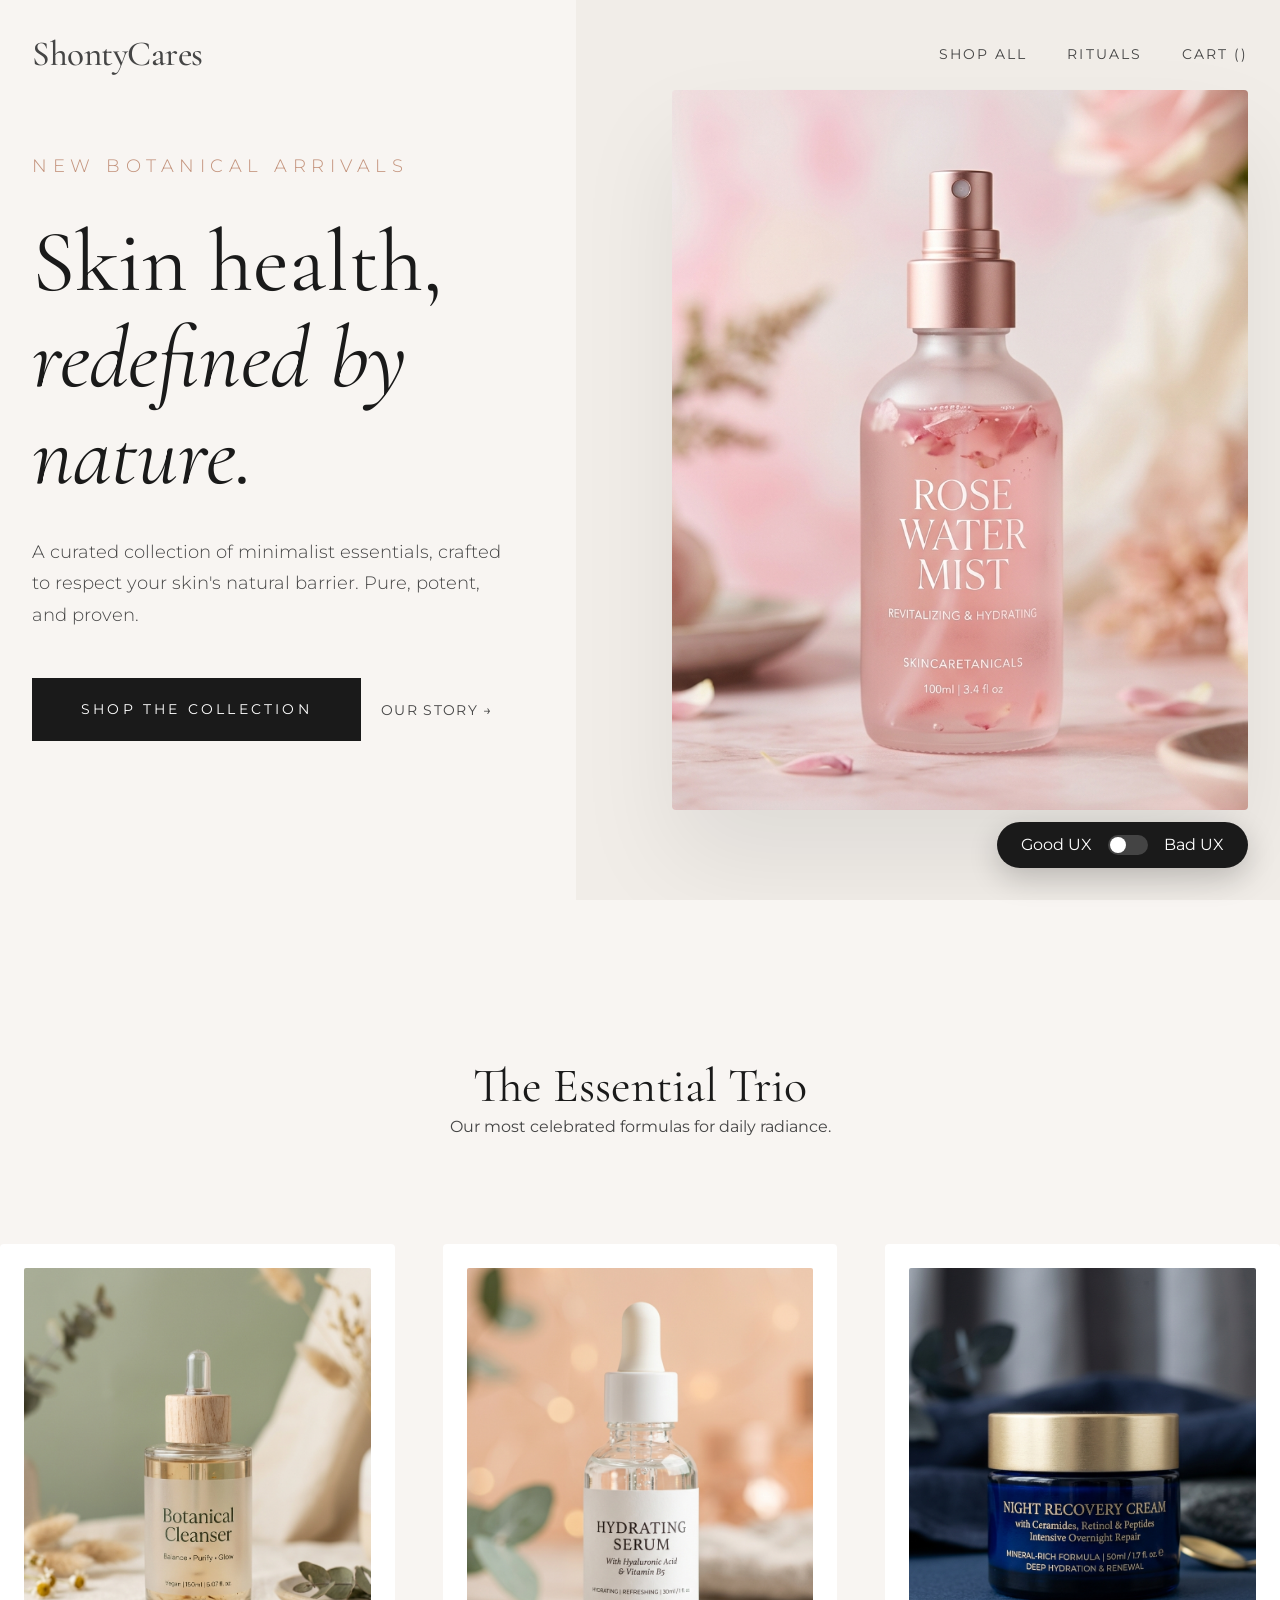
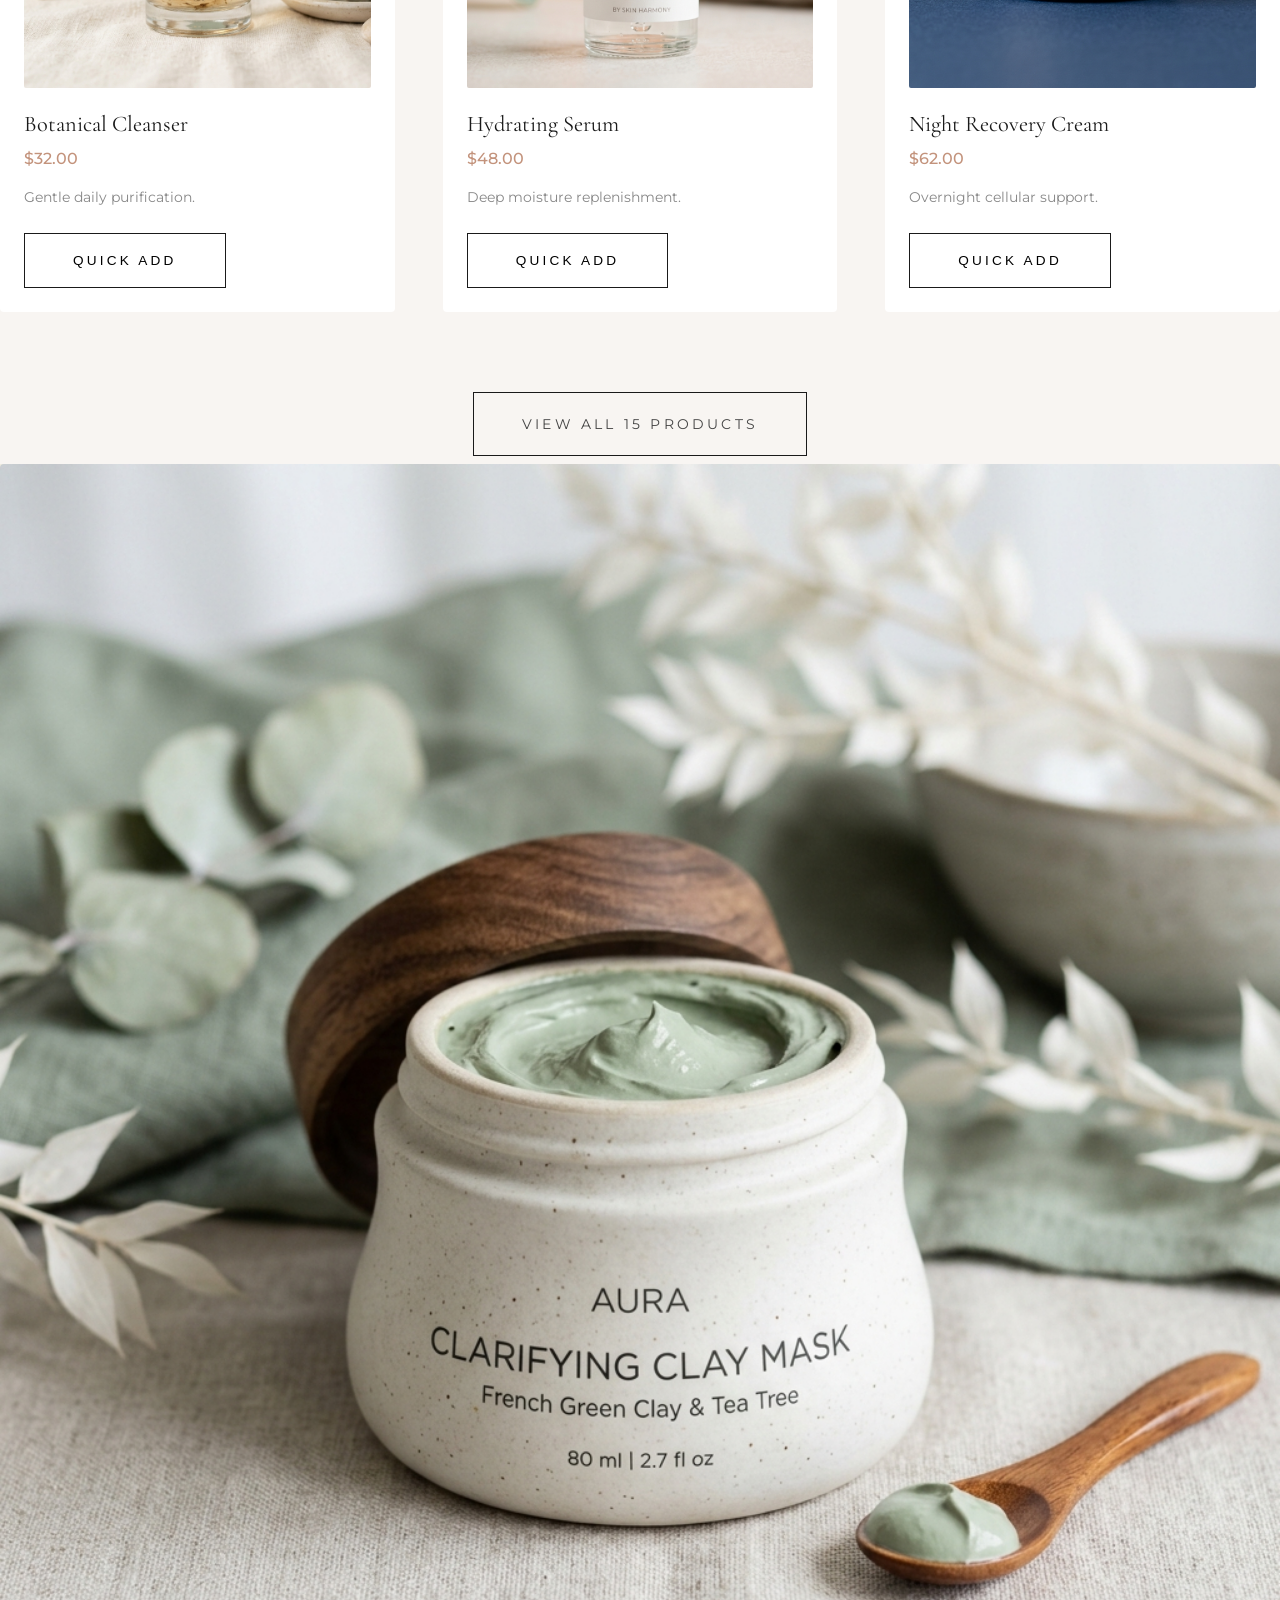
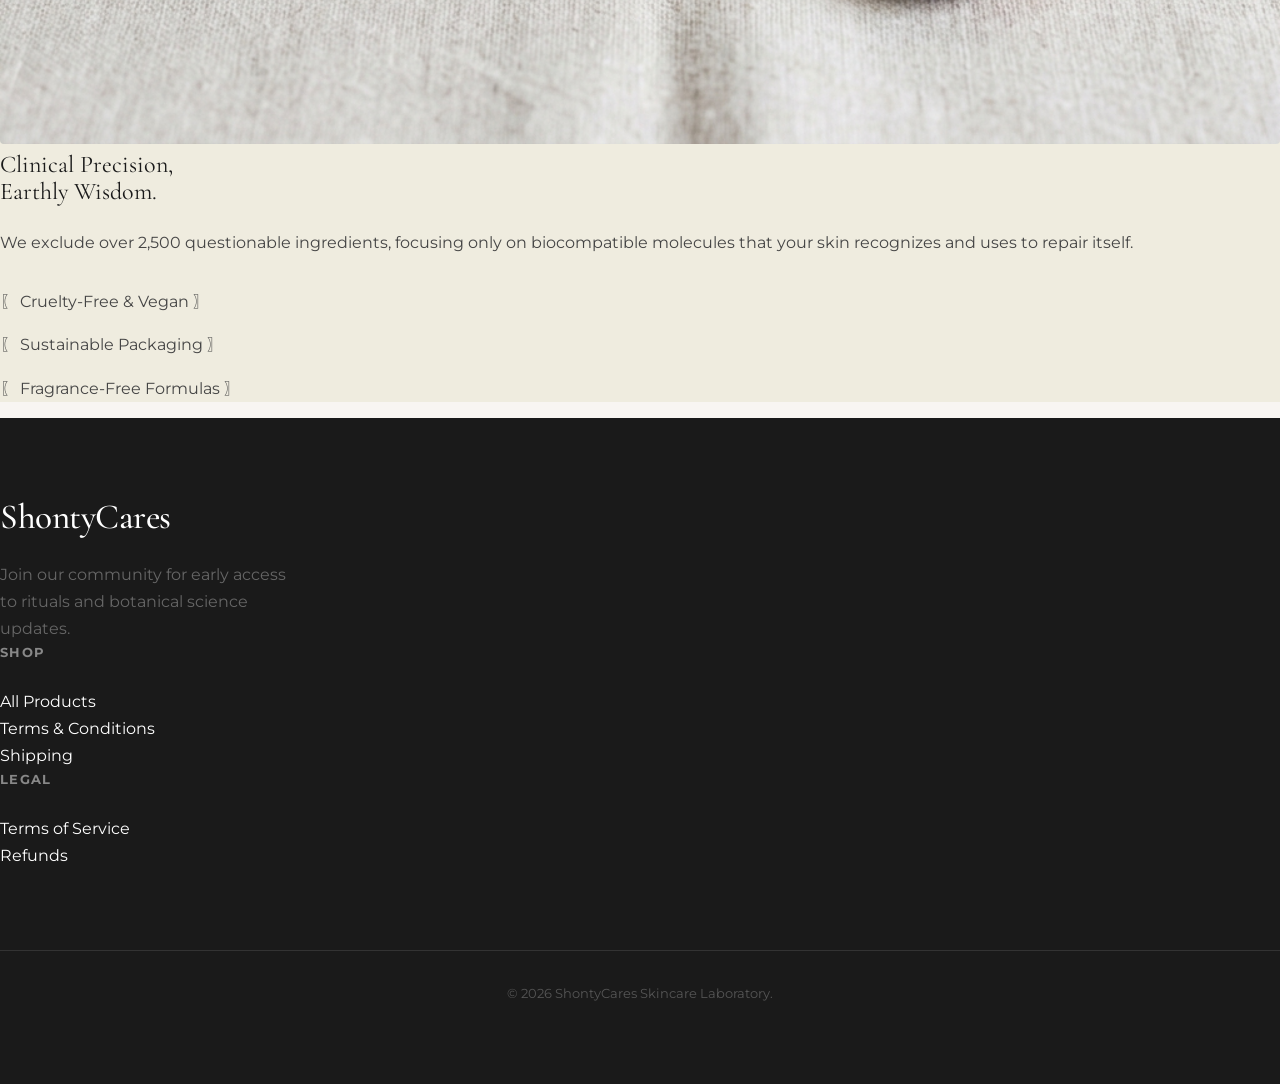
==== index.html @ 8e5b96b6 "step1" ====
<!DOCTYPE html>
<html lang="en">
<head>
    <meta charset="UTF-8">
    <meta name="viewport" content="width=device-width, initial-scale=1.0">
    <title>ShontyCares | Premium Botanical Skincare</title>
    <meta name="description" content="Discover ShontyCares. High-performance, clean skincare formulated with botanical wisdom and clinical precision.">
    <link rel="stylesheet" href="css/style.css">
    <link rel="stylesheet" href="css/bad-ux.css">
</head>
<body>

    <!-- Premium Navigation -->
    <nav class="nav" id="main-nav">
        <div class="nav-container">
            <a href="index.html" class="logo">ShontyCares</a>
            <ul class="nav-links">
                <li><a href="shop.html" class="nav-link">Shop All</a></li>
                <li><a href="index.html#rituals" class="nav-link">Rituals</a></li>
                <li><a href="cart.html" class="nav-link">Cart (<span class="cart-count">0</span>)</a></li>
            </ul>
            <div class="mobile-toggle" style="display: none;">Menu</div>
        </div>
    </nav>

    <!-- Hero v2 - High Impact -->
    <header class="hero-v2">
        <div class="hero-bg"></div>
        <div class="container">
            <div class="hero-text" data-reveal>
                <p style="text-transform: uppercase; letter-spacing: 0.3em; margin-bottom: 2rem; color: var(--clr-accent);">New Botanical Arrivals</p>
                <h1>Skin health, <br><em>redefined by nature.</em></h1>
                <p>A curated collection of minimalist essentials, crafted to respect your skin's natural barrier. Pure, potent, and proven.</p>
                <div class="hero-actions">
                    <a href="shop.html" class="btn btn-primary">Shop the Collection</a>
                    <a href="#featured" class="btn" style="border: none; padding-left: 1rem; letter-spacing: 0.1em;">Our Story &rarr;</a>
                </div>
            </div>
            <div class="hero-image-wrapper" data-reveal>
                <img src="assets/products/mist.png" alt="Featured Skincare Product" class="hero-img-large">
            </div>
        </div>
    </header>

    <!-- Featured Minimalist Grid -->
    <section class="section-padding" id="rituals">
        <div class="container">
            <div class="shop-header">
                <h2 style="font-size: var(--fs-h2);">The Essential Trio</h2>
                <p>Our most celebrated formulas for daily radiance.</p>
            </div>
            <!-- This grid will be populated partially by HTML or JS as a fallback -->
            <div class="grid product-grid dynamic" id="featured-grid">
                <!-- JS handles rendering here -->
            </div>
            <div style="text-align: center; margin-top: 5rem;">
                <a href="shop.html" class="btn">View All 15 Products</a>
            </div>
        </div>
    </section>

    <!-- Brand Philosophy -->
    <section class="section-padding" style="background: #efecdf;">
        <div class="container grid" style="grid-template-columns: 1fr 1fr; align-items: center; gap: var(--gap-l);">
            <img src="assets/products/clay-mask.png" alt="Ingredients" style="width: 100%; border-radius: 4px;" data-reveal>
            <div data-reveal>
                <h2 style="margin-bottom: 1.5rem;">Clinical Precision, <br>Earthly Wisdom.</h2>
                <p style="margin-bottom: 2rem;">We exclude over 2,500 questionable ingredients, focusing only on biocompatible molecules that your skin recognizes and uses to repair itself.</p>
                <ul style="list-style: none;">
                    <li style="margin-bottom: 1rem;">&#12310; Cruelty-Free & Vegan &#12311;</li>
                    <li style="margin-bottom: 1rem;">&#12310; Sustainable Packaging &#12311;</li>
                    <li style="margin-bottom: 1rem;">&#12310; Fragrance-Free Formulas &#12311;</li>
                </ul>
            </div>
        </div>
    </section>

    <!-- UX Toggle -->
    <div class="ux-toggle">
        <span class="toggle-label">Good UX</span>
        <div class="toggle-switch"></div>
        <span class="toggle-label">Bad UX</span>
    </div>

    <!-- Newsletter Footer -->
    <footer style="background: var(--clr-dark); color: var(--clr-white); padding: var(--gap-l) 0;">
        <div class="container grid" style="grid-template-columns: repeat(4, 1fr); gap: 2rem;">
            <div style="grid-column: span 2;">
                <h3 class="logo" style="color: var(--clr-white); border: none;">ShontyCares</h3>
                <p style="color: #666; max-width: 300px; margin-top: 1.5rem;">Join our community for early access to rituals and botanical science updates.</p>
            </div>
            <div>
                <h4 style="margin-bottom: 1.5rem; text-transform: uppercase; font-size: 0.8rem; letter-spacing: 0.1em; color: #888;">Shop</h4>
                <ul style="list-style: none;">
                    <li><a href="shop.html">All Products</a></li>
                    <li><a href="terms.html">Terms & Conditions</a></li>
                    <li><a href="shipping.html">Shipping</a></li>
                </ul>
            </div>
            <div>
                <h4 style="margin-bottom: 1.5rem; text-transform: uppercase; font-size: 0.8rem; letter-spacing: 0.1em; color: #888;">Legal</h4>
                <ul style="list-style: none;">
                    <li><a href="terms.html">Terms of Service</a></li>
                    <li><a href="shipping.html">Refunds</a></li>
                </ul>
            </div>
        </div>
        <div class="container" style="margin-top: 5rem; padding-top: 2rem; border-top: 1px solid #333; text-align: center; color: #555; font-size: 0.8rem;">
            &copy; 2026 ShontyCares Skincare Laboratory.
        </div>
    </footer>

    <script src="js/main.js"></script>
    <script>
        // Sticky Header Effect
        window.addEventListener('scroll', () => {
            const nav = document.getElementById('main-nav');
            if (window.scrollY > 50) {
                nav.classList.add('scrolled');
            } else {
                nav.classList.remove('scrolled');
            }
        });
    </script>
</body>
</html>
---- css/style.css ----
@import url('https://fonts.googleapis.com/css2?family=Cormorant+Garamond:ital,wght@0,300;0,400;0,600;1,300;1,400&family=Montserrat:wght@200;300;400;500&display=swap');

:root {
    /* Sophisticated Color Palette */
    --clr-primary: #B4C2AE; /* Sage */
    --clr-secondary: #F8F5F2; /* Soft Sand */
    --clr-accent: #C3937C; /* Terracotta */
    --clr-dark: #1A1A1A;
    --clr-text: #454545;
    --clr-white: #FFFFFF;
    
    /* Fluid Typography Scale */
    --fs-h1: clamp(2.5rem, 10vw, 5.5rem);
    --fs-h2: clamp(2rem, 6vw, 3rem);
    --fs-h3: clamp(1.5rem, 4vw, 2.2rem);
    --fs-body: 1rem;
    
    /* Spacing System */
    --gap-xs: 0.5rem;
    --gap-s: 1.2rem;
    --gap-m: 2.5rem;
    --gap-l: 5rem;
    --gap-xl: 10rem;

    /* Transitions & FX */
    --ease-out: cubic-bezier(0.23, 1, 0.32, 1);
    --transition-slow: all 0.7s var(--ease-out);
    --transition-fast: all 0.3s var(--ease-out);
    --glass: rgba(255, 255, 255, 0.8);
    --shadow-soft: 0 20px 40px rgba(0, 0, 0, 0.04);
}

/* Base Reset */
* {
    margin: 0;
    padding: 0;
    box-sizing: border-box;
}

html {
    scroll-behavior: initial; /* Handled by JS for good UX */
}

body {
    font-family: 'Montserrat', sans-serif;
    color: var(--clr-text);
    background-color: var(--clr-secondary);
    line-height: 1.7;
    overflow-x: hidden;
    -webkit-font-smoothing: antialiased;
}

h1, h2, h3 {
    font-family: 'Cormorant Garamond', serif;
    font-weight: 400;
    line-height: 1.1;
    color: var(--clr-dark);
}

a {
    color: inherit;
    text-decoration: none;
    transition: var(--transition-fast);
}

/* Animations */
[data-reveal] {
    opacity: 0;
    transform: translateY(30px);
    transition: var(--transition-slow);
}

[data-reveal].visible {
    opacity: 1;
    transform: translateY(0);
}

/* Header & Nav */
.nav {
    position: fixed;
    top: 0;
    width: 100%;
    z-index: 1000;
    padding: 1.5rem 0;
    transition: var(--transition-fast);
}

.nav.scrolled {
    background: var(--glass);
    backdrop-filter: blur(20px);
    padding: 0.8rem 0;
    box-shadow: 0 4px 30px rgba(0, 0, 0, 0.03);
}

.nav-container {
    max-width: 1600px;
    margin: 0 auto;
    padding: 0 2rem;
    display: flex;
    justify-content: space-between;
    align-items: center;
}

.logo {
    font-family: 'Cormorant Garamond', serif;
    font-size: 2.2rem;
    font-weight: 500;
    letter-spacing: -0.5px;
}

.nav-links {
    display: flex;
    gap: 2.5rem;
    list-style: none;
}

.nav-link {
    font-size: 0.85rem;
    text-transform: uppercase;
    letter-spacing: 0.15em;
    font-weight: 400;
    position: relative;
}

.nav-link::after {
    content: '';
    position: absolute;
    bottom: -5px;
    left: 0;
    width: 0;
    height: 1px;
    background: var(--clr-accent);
    transition: var(--transition-fast);
}

.nav-link:hover::after {
    width: 100%;
}

.cart-count {
    background: var(--clr-primary);
    color: var(--clr-white);
    padding: 2px 8px;
    border-radius: 50px;
    font-size: 0.7rem;
    margin-left: 5px;
}

/* Hero v2 */
.hero-v2 {
    height: 100vh;
    display: flex;
    align-items: center;
    position: relative;
    overflow: hidden;
}

.hero-bg {
    position: absolute;
    top: 0;
    right: 0;
    width: 55%;
    height: 100%;
    background-color: #f1ede8;
    z-index: -1;
}

.hero-v2 .container {
    max-width: 1400px;
    margin: 0 auto;
    padding: 0 2rem;
    display: grid;
    grid-template-columns: 1fr 1fr;
    align-items: center;
    gap: 4rem;
}

.hero-text h1 {
    font-size: var(--fs-h1);
    margin-bottom: 2rem;
}

.hero-text p {
    font-size: 1.15rem;
    max-width: 480px;
    margin-bottom: 3rem;
    font-weight: 300;
}

.hero-image-wrapper {
    position: relative;
    height: 80vh;
}

.hero-img-large {
    width: 100%;
    height: 100%;
    object-fit: cover;
    border-radius: 4px;
    box-shadow: 0 50px 100px rgba(0,0,0,0.08);
}

/* Buttons */
.btn {
    display: inline-block;
    padding: 1.2rem 3rem;
    font-size: 0.85rem;
    text-transform: uppercase;
    letter-spacing: 0.2rem;
    border: 1px solid var(--clr-dark);
    background: transparent;
    cursor: pointer;
    transition: var(--transition-fast);
    position: relative;
    overflow: hidden;
}

.btn-primary {
    background: var(--clr-dark);
    color: var(--clr-white);
}

.btn:hover {
    background: var(--clr-accent);
    border-color: var(--clr-accent);
    color: var(--clr-white);
    transform: translateY(-5px);
}

/* Product Section */
.shop-header {
    text-align: center;
    padding: var(--gap-xl) 0 var(--gap-m);
}

.product-grid {
    display: grid;
    grid-template-columns: repeat(auto-fill, minmax(320px, 1fr));
    gap: 3rem;
    margin-top: 4rem;
}

.product-card {
    background: var(--clr-white);
    padding: 1.5rem;
    border-radius: 4px;
    transition: var(--transition-slow);
}

.product-card:hover {
    box-shadow: var(--shadow-soft);
    transform: translateY(-10px);
}

.product-thumb {
    height: 420px;
    background: #f7f7f7;
    overflow: hidden;
    margin-bottom: 1.5rem;
    border-radius: 2px;
}

.product-thumb img {
    width: 100%;
    height: 100%;
    object-fit: cover;
    transition: transform 1.2s var(--ease-out);
}

.product-card:hover .product-thumb img {
    transform: scale(1.08);
}

.product-meta h3 {
    font-size: 1.4rem;
    margin-bottom: 0.5rem;
}

.price {
    font-weight: 500;
    color: var(--clr-accent);
    margin-bottom: 0.8rem;
}

.desc {
    font-size: 0.9rem;
    color: #888;
    margin-bottom: 1.5rem;
}

/* Cart Side Drawer Skeleton */
.cart-drawer {
    position: fixed;
    right: -400px;
    top: 0;
    width: 400px;
    height: 100%;
    background: var(--clr-white);
    z-index: 3000;
    box-shadow: -10px 0 50px rgba(0,0,0,0.05);
    transition: right 0.5s var(--ease-out);
    padding: 2rem;
}

.cart-drawer.active {
    right: 0;
}

/* UX Toggle v2 */
.ux-toggle {
    position: fixed;
    bottom: 2rem;
    right: 2rem;
    background: var(--clr-dark);
    color: var(--clr-white);
    padding: 0.6rem 1.5rem;
    border-radius: 100px;
    display: flex;
    align-items: center;
    gap: 1rem;
    cursor: pointer;
    z-index: 5000;
    box-shadow: 0 10px 30px rgba(0,0,0,0.2);
}

.toggle-switch {
    width: 40px;
    height: 20px;
    background: #444;
    border-radius: 20px;
    position: relative;
}

.toggle-switch::after {
    content: '';
    position: absolute;
    width: 16px; height: 16px;
    background: white;
    border-radius: 50%;
    top: 2px; left: 2px;
    transition: 0.3s;
}

.ux-toggle.active .toggle-switch { background: var(--clr-primary); }
.ux-toggle.active .toggle-switch::after { left: 22px; }

/* Micro-interaction: Bounce */
@keyframes bounce {
    0%, 100% { transform: scale(1); }
    50% { transform: scale(1.3); }
}
.bounce { animation: bounce 0.5s ease; }

/* Toast */
.toast-ritual {
    position: fixed;
    bottom: 5rem;
    left: 50%;
    transform: translateX(-50%) translateY(20px);
    background: var(--clr-dark);
    color: var(--clr-white);
    padding: 1rem 2.5rem;
    border-radius: 4px;
    opacity: 0;
    transition: var(--transition-fast);
    z-index: 6000;
    font-size: 0.85rem;
    letter-spacing: 0.1em;
}

.toast-ritual.visible { opacity: 1; transform: translateX(-50%) translateY(0); }

/* Responsive */
@media (max-width: 992px) {
    .hero-v2 .container { grid-template-columns: 1fr; text-align: center; }
    .hero-bg { width: 100%; top: 50%; }
    .hero-image-wrapper { height: 40vh; }
    .nav-links { display: none; }
}
---- css/bad-ux.css ----
/* Bad UX v2 - Frustratingly Readable */

body.bad-ux {
    font-family: "Impact", sans-serif !important;
    background-color: #00ff00 !important; /* Toxic Green */
    color: #ff00ff !important; /* Magenta text */
    line-height: 0.9 !important;
    letter-spacing: -2px !important; /* Too tight but readable */
}

body.bad-ux * {
    transition: none !important;
    border: 3px solid red !important;
    margin: 2px !important;
    padding: 2px !important;
    box-shadow: 20px 20px 0px rgba(0,0,0,0.5) !important;
}

body.bad-ux h1, body.bad-ux h2 {
    font-family: "Comic Sans MS", cursive !important;
    font-size: 50px !important;
    text-transform: lowercase !important;
    color: white !important;
    background: black !important;
    width: fit-content;
}

body.bad-ux p {
    font-size: 18px !important;
    color: #ffff00 !important; /* Yellow on Green = Bad but readable */
}

body.bad-ux .nav {
    position: static !important;
    background: blue !important;
}

body.bad-ux .nav-links {
    display: block !important;
}

body.bad-ux .nav-link {
    font-size: 25px !important;
    color: white !important;
    display: inline-block !important;
    margin-right: 50px !important;
}

body.bad-ux .btn {
    background: #ff8800 !important;
    color: #0000ff !important;
    font-size: 20px !important;
    cursor: help !important;
}

body.bad-ux .btn:hover {
    transform: perspective(500px) rotateY(45deg) scale(0.5) !important; /* Makes it hard to click */
}

body.bad-ux .product-grid {
    display: block !important; /* No grid, just a long list */
}

body.bad-ux .product-card {
    border-radius: 50% !important; /* Round cards, cuts off images */
    overflow: hidden !important;
    background: #ff00ff !important;
    margin-bottom: 100px !important;
}

/* Newsletter Popup - Peak Frustration */
body.bad-ux .newsletter-popup {
    position: fixed;
    top: 0; left: 0;
    width: 100%; height: 100%;
    background: rgba(255, 0, 0, 0.85); /* Semi-transparent red */
    z-index: 99999;
    display: flex;
    align-items: center;
    justify-content: center;
}

body.bad-ux .popup-box {
    background: white;
    padding: 5rem;
    position: relative;
    border: 20px ridge yellow !important;
    width: 90%;
    text-align: center;
}

body.bad-ux .close-popup {
    position: absolute;
    top: 10px; right: 10px;
    background: black;
    color: white;
    width: 20px; height: 20px;
    font-size: 8px;
    cursor: wait;
}

body.bad-ux .close-popup:hover {
    top: 90%; /* Moves to bottom */
    right: 90%; /* Moves to left */
}

/* Bad Loader */
body.bad-ux .bad-loader {
    position: fixed;
    top: 0; left: 0;
    width: 100%; height: 100%;
    background: #000;
    color: #0f0;
    z-index: 100000;
    display: flex;
    align-items: center;
    justify-content: center;
    font-size: 30px;
    font-family: monospace;
    text-align: center;
    padding: 2rem;
}

body.bad-ux .cart-count {
    font-size: 100px !important; /* Way too huge */
    position: absolute;
    top: 0; left: 0;
    background: none !important;
    color: red !important;
    pointer-events: none;
}
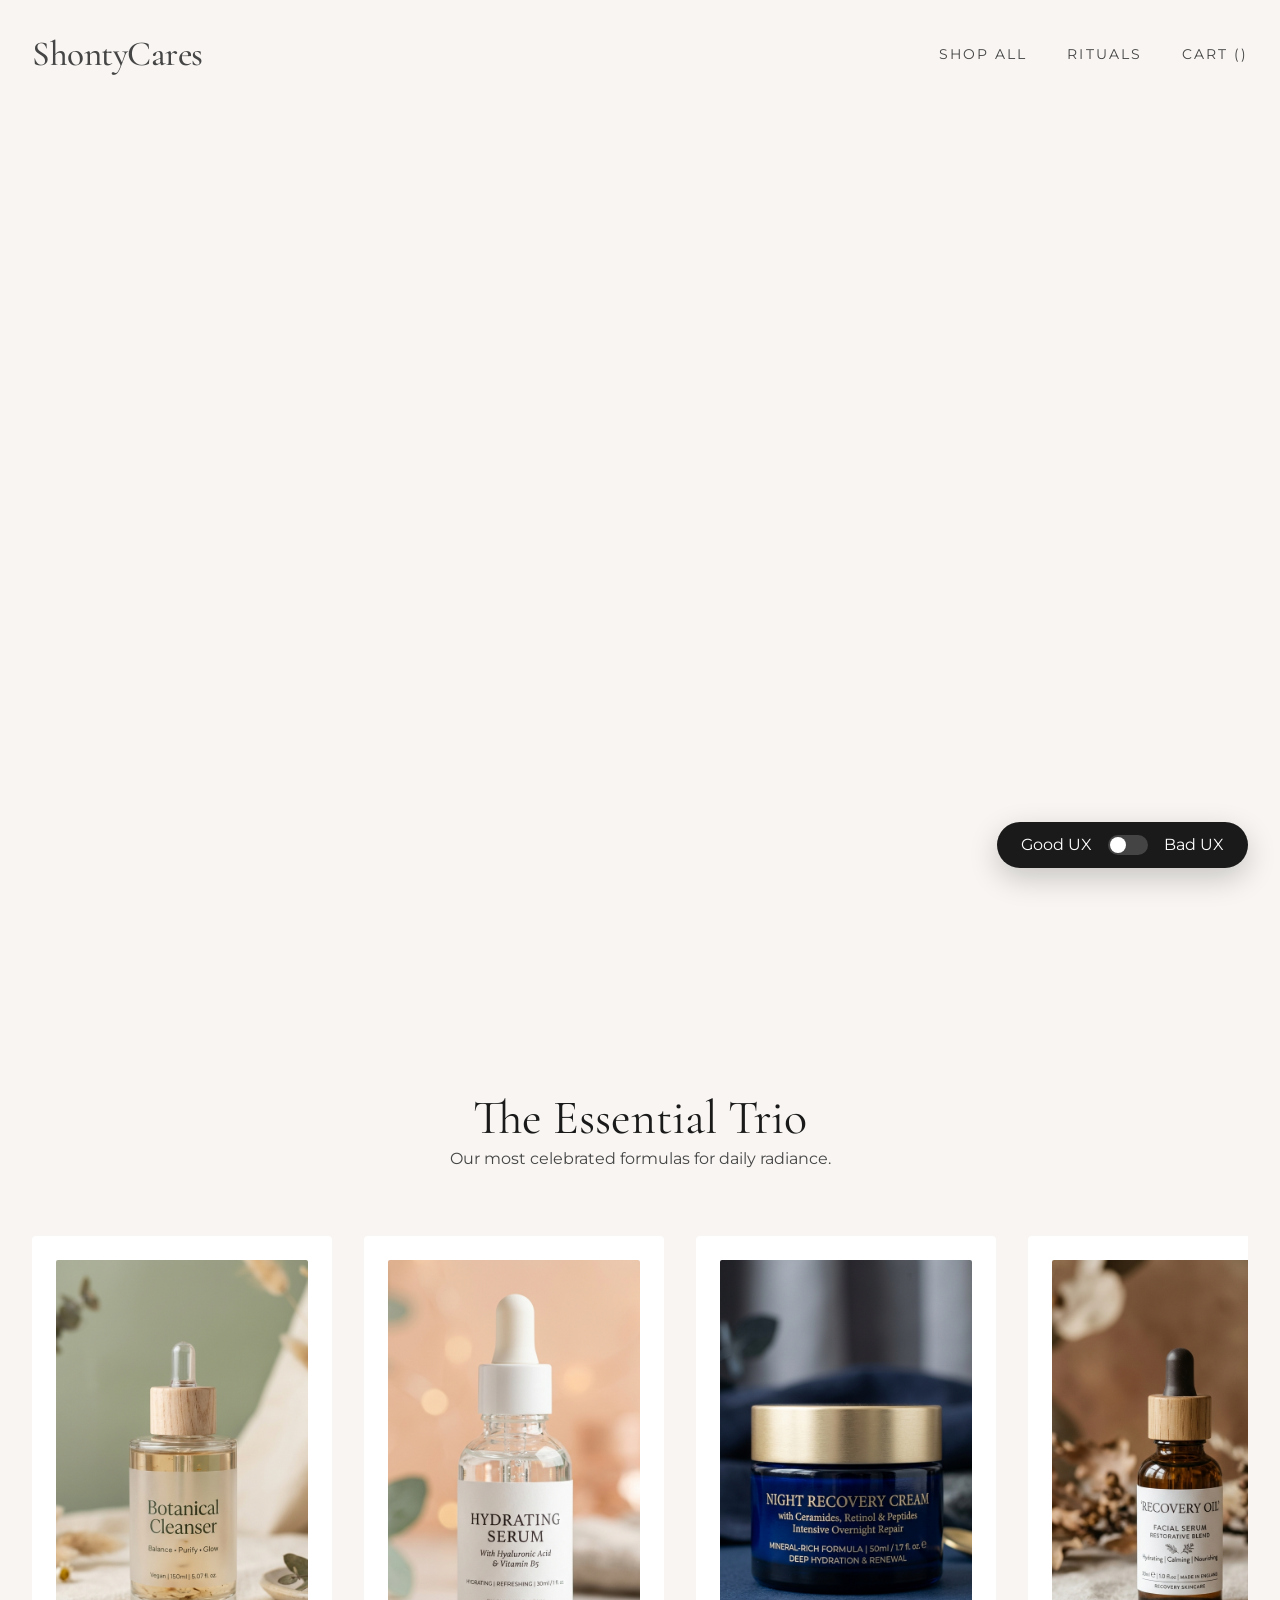
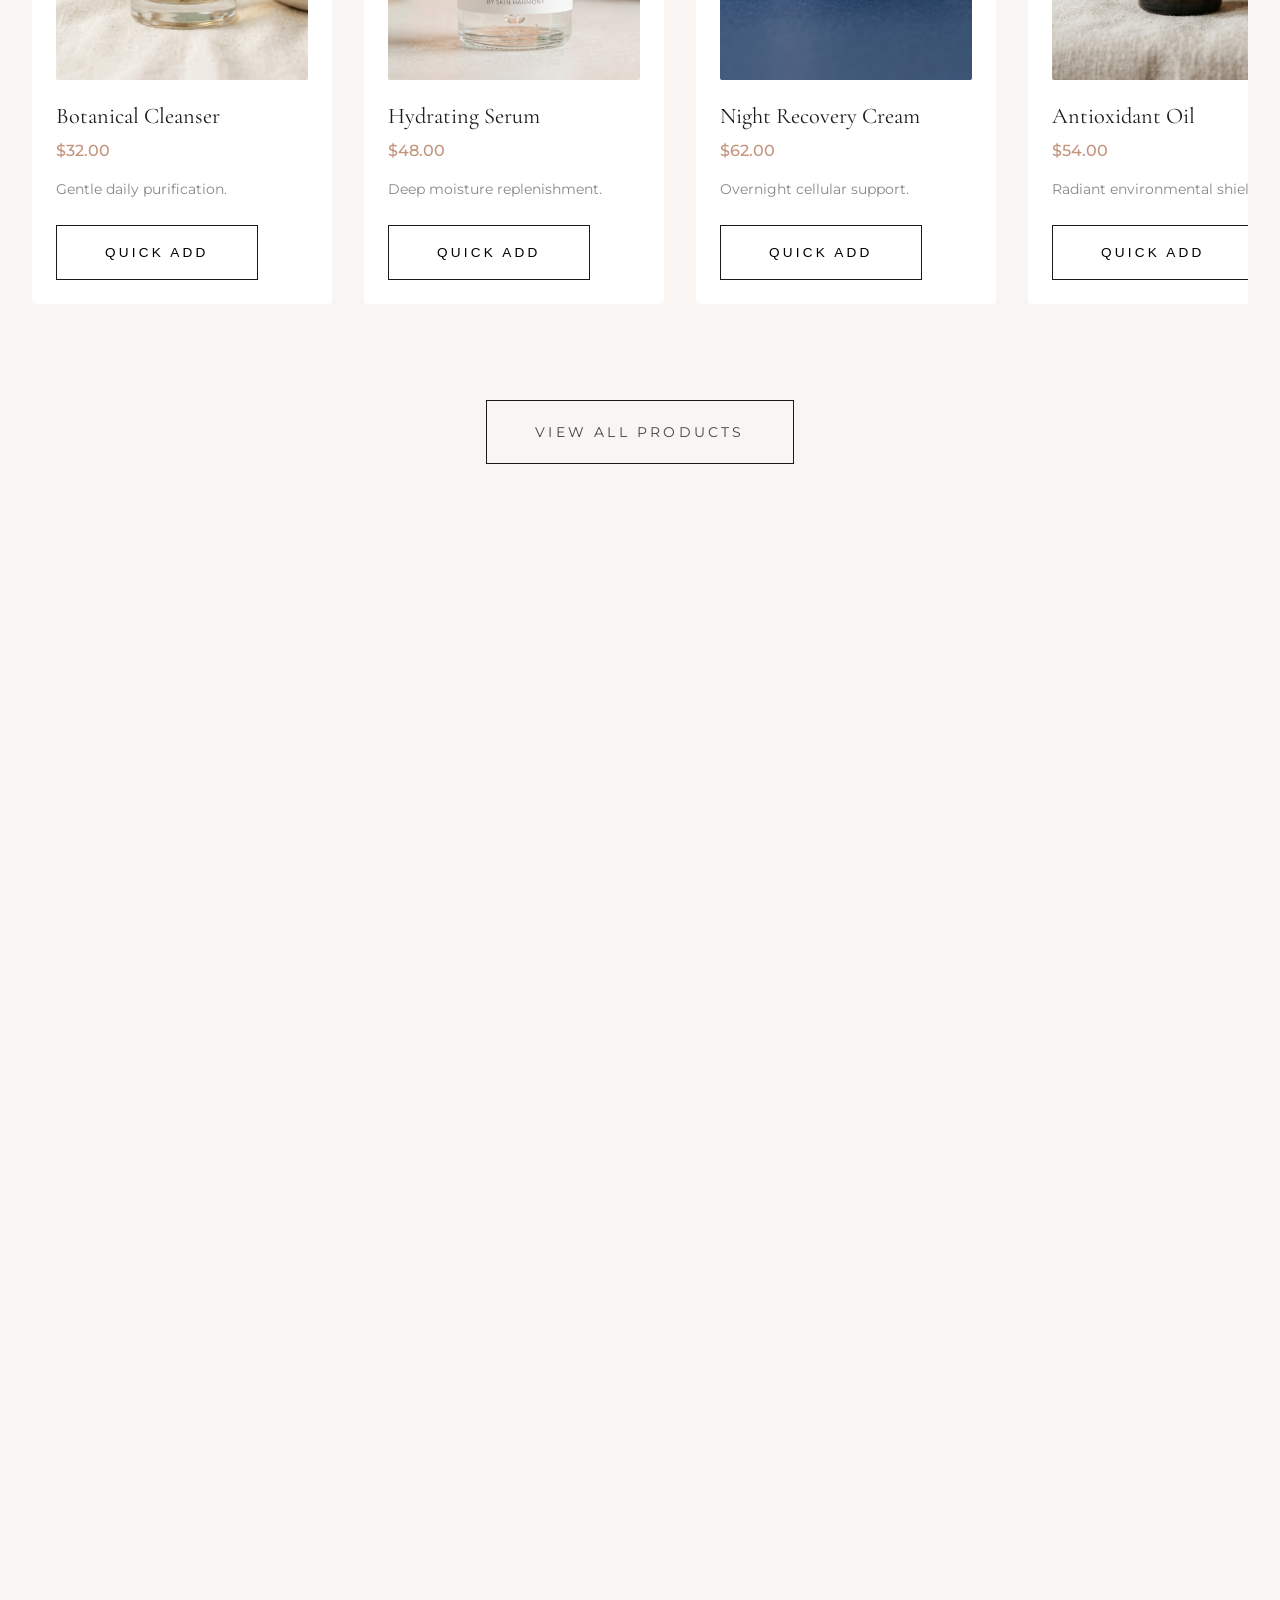
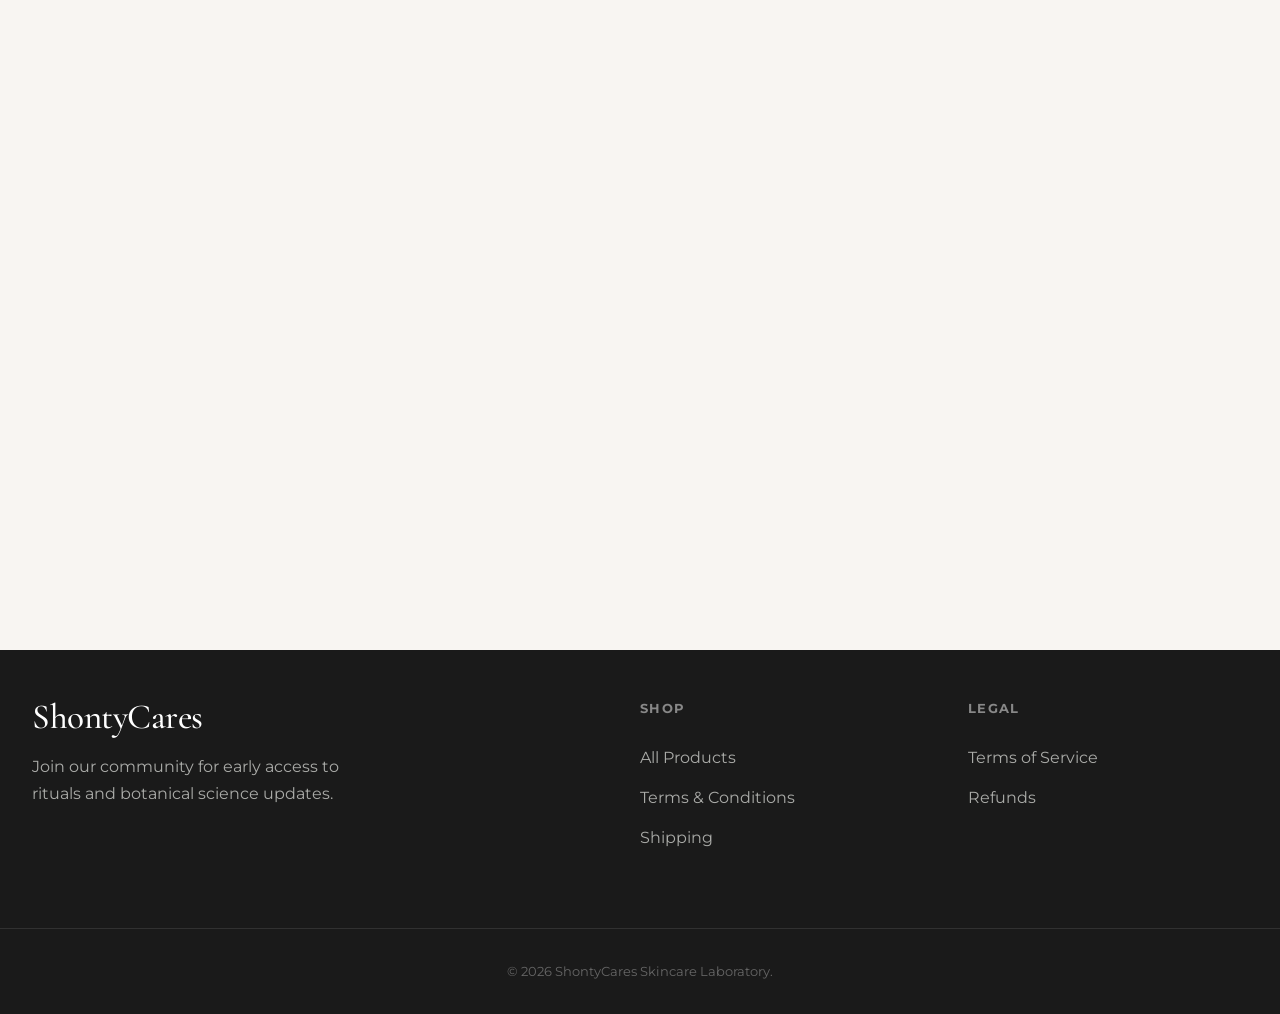
==== commit 3aa37a05: "step 2" ====
--- a/index.html
+++ b/index.html
@@ -25,7 +25,6 @@
 
     <!-- Hero v2 - High Impact -->
     <header class="hero-v2">
-        <div class="hero-bg"></div>
         <div class="container">
             <div class="hero-text" data-reveal>
                 <p style="text-transform: uppercase; letter-spacing: 0.3em; margin-bottom: 2rem; color: var(--clr-accent);">New Botanical Arrivals</p>
@@ -49,19 +48,21 @@
                 <h2 style="font-size: var(--fs-h2);">The Essential Trio</h2>
                 <p>Our most celebrated formulas for daily radiance.</p>
             </div>
-            <!-- This grid will be populated partially by HTML or JS as a fallback -->
-            <div class="grid product-grid dynamic" id="featured-grid">
-                <!-- JS handles rendering here -->
+            <!-- This grid will be populated by main.js as a carousel -->
+            <div class="carousel-container">
+                <div class="carousel-track" id="featured-carousel">
+                    <!-- JS handles rendering here -->
+                </div>
             </div>
-            <div style="text-align: center; margin-top: 5rem;">
-                <a href="shop.html" class="btn">View All 15 Products</a>
+            <div class="text-center" style="margin-top: 4rem;">
+                <a href="shop.html" class="btn">View All Products</a>
             </div>
         </div>
     </section>
 
     <!-- Brand Philosophy -->
-    <section class="section-padding" style="background: #efecdf;">
-        <div class="container grid" style="grid-template-columns: 1fr 1fr; align-items: center; gap: var(--gap-l);">
+    <section class="section-padding" style="background: var(--clr-secondary);">
+        <div class="container grid" style="grid-template-columns: 450px 1fr; align-items: center; gap: 4rem;">
             <img src="assets/products/clay-mask.png" alt="Ingredients" style="width: 100%; border-radius: 4px;" data-reveal>
             <div data-reveal>
                 <h2 style="margin-bottom: 1.5rem;">Clinical Precision, <br>Earthly Wisdom.</h2>
@@ -82,30 +83,30 @@
         <span class="toggle-label">Bad UX</span>
     </div>
 
-    <!-- Newsletter Footer -->
-    <footer style="background: var(--clr-dark); color: var(--clr-white); padding: var(--gap-l) 0;">
-        <div class="container grid" style="grid-template-columns: repeat(4, 1fr); gap: 2rem;">
-            <div style="grid-column: span 2;">
-                <h3 class="logo" style="color: var(--clr-white); border: none;">ShontyCares</h3>
-                <p style="color: #666; max-width: 300px; margin-top: 1.5rem;">Join our community for early access to rituals and botanical science updates.</p>
+    <!-- Global Footer -->
+    <footer class="site-footer">
+        <div class="container grid">
+            <div>
+                <h3 class="logo">ShontyCares</h3>
+                <p>Join our community for early access to rituals and botanical science updates.</p>
             </div>
             <div>
-                <h4 style="margin-bottom: 1.5rem; text-transform: uppercase; font-size: 0.8rem; letter-spacing: 0.1em; color: #888;">Shop</h4>
-                <ul style="list-style: none;">
+                <h4>Shop</h4>
+                <ul>
                     <li><a href="shop.html">All Products</a></li>
                     <li><a href="terms.html">Terms & Conditions</a></li>
                     <li><a href="shipping.html">Shipping</a></li>
                 </ul>
             </div>
             <div>
-                <h4 style="margin-bottom: 1.5rem; text-transform: uppercase; font-size: 0.8rem; letter-spacing: 0.1em; color: #888;">Legal</h4>
-                <ul style="list-style: none;">
+                <h4>Legal</h4>
+                <ul>
                     <li><a href="terms.html">Terms of Service</a></li>
                     <li><a href="shipping.html">Refunds</a></li>
                 </ul>
             </div>
         </div>
-        <div class="container" style="margin-top: 5rem; padding-top: 2rem; border-top: 1px solid #333; text-align: center; color: #555; font-size: 0.8rem;">
+        <div class="site-footer-bottom">
             &copy; 2026 ShontyCares Skincare Laboratory.
         </div>
     </footer>
--- a/css/style.css
+++ b/css/style.css
@@ -18,9 +18,9 @@
     /* Spacing System */
     --gap-xs: 0.5rem;
     --gap-s: 1.2rem;
-    --gap-m: 2.5rem;
-    --gap-l: 5rem;
-    --gap-xl: 10rem;
+    --gap-m: 2rem;
+    --gap-l: 3rem;
+    --gap-xl: 6rem;
 
     /* Transitions & FX */
     --ease-out: cubic-bezier(0.23, 1, 0.32, 1);
@@ -61,6 +61,21 @@
     color: inherit;
     text-decoration: none;
     transition: var(--transition-fast);
+}
+
+/* Layout & Component Classes */
+.section-padding {
+    padding: var(--gap-xl) 0;
+}
+
+.text-center {
+    text-align: center;
+}
+
+.container {
+    max-width: 1400px;
+    margin: 0 auto;
+    padding: 0 2rem;
 }
 
 /* Animations */
@@ -155,15 +170,7 @@
     overflow: hidden;
 }
 
-.hero-bg {
-    position: absolute;
-    top: 0;
-    right: 0;
-    width: 55%;
-    height: 100%;
-    background-color: #f1ede8;
-    z-index: -1;
-}
+/* Removed .hero-bg since it caused issues */
 
 .hero-v2 .container {
     max-width: 1400px;
@@ -189,15 +196,17 @@
 
 .hero-image-wrapper {
     position: relative;
-    height: 80vh;
+    height: 60vh;
+    display: flex;
+    justify-content: flex-end;
 }
 
 .hero-img-large {
-    width: 100%;
+    width: 80%;
     height: 100%;
     object-fit: cover;
     border-radius: 4px;
-    box-shadow: 0 50px 100px rgba(0,0,0,0.08);
+    box-shadow: 0 30px 60px rgba(0,0,0,0.1);
 }
 
 /* Buttons */
@@ -252,6 +261,35 @@
     transform: translateY(-10px);
 }
 
+/* Premium Carousel styling */
+.carousel-container {
+    overflow: hidden;
+    width: 100%;
+    padding: 2rem 0;
+}
+
+.carousel-track {
+    display: flex;
+    gap: 2rem;
+    width: max-content;
+    animation: scroll-left 40s linear infinite;
+}
+
+.carousel-track:hover {
+    animation-play-state: paused;
+}
+
+.carousel-track .product-card {
+    width: 300px;
+    flex-shrink: 0;
+}
+
+@keyframes scroll-left {
+    0% { transform: translateX(0); }
+    100% { transform: translateX(-50%); } 
+    /* Translates by half its width which assumes we doubled the items for seamless loop */
+}
+
 .product-thumb {
     height: 420px;
     background: #f7f7f7;
@@ -370,10 +408,68 @@
 
 .toast-ritual.visible { opacity: 1; transform: translateX(-50%) translateY(0); }
 
+/* Shared Footer */
+.site-footer {
+    background: var(--clr-dark);
+    color: var(--clr-white);
+    padding: var(--gap-l) 0 2rem 0;
+}
+
+.site-footer .grid {
+    display: grid;
+    grid-template-columns: 2fr 1fr 1fr;
+    gap: 3rem;
+}
+
+.site-footer h3, .site-footer h4 {
+    color: var(--clr-white);
+}
+
+.site-footer h4 {
+    margin-bottom: 1.5rem; 
+    text-transform: uppercase; 
+    font-size: 0.8rem; 
+    letter-spacing: 0.1em; 
+    color: #888;
+}
+
+.site-footer p {
+    color: #aaaba8;
+    max-width: 320px;
+    margin-top: 1rem;
+}
+
+.site-footer ul {
+    list-style: none;
+}
+
+.site-footer ul li {
+    margin-bottom: 0.8rem;
+}
+
+.site-footer ul a {
+    color: #aaaba8;
+}
+
+.site-footer ul a:hover {
+    color: var(--clr-white);
+}
+
+.site-footer-bottom {
+    margin-top: 4rem;
+    padding-top: 2rem;
+    border-top: 1px solid rgba(255,255,255,0.1);
+    text-align: center;
+    color: #666;
+    font-size: 0.8rem;
+}
+
 /* Responsive */
 @media (max-width: 992px) {
     .hero-v2 .container { grid-template-columns: 1fr; text-align: center; }
-    .hero-bg { width: 100%; top: 50%; }
-    .hero-image-wrapper { height: 40vh; }
+    .hero-image-wrapper { height: 40vh; justify-content: center; }
+    .hero-img-large { width: 100%; }
     .nav-links { display: none; }
-}
+    .site-footer .grid { grid-template-columns: 1fr; text-align: center; }
+    .site-footer p { margin: 1rem auto; }
+}
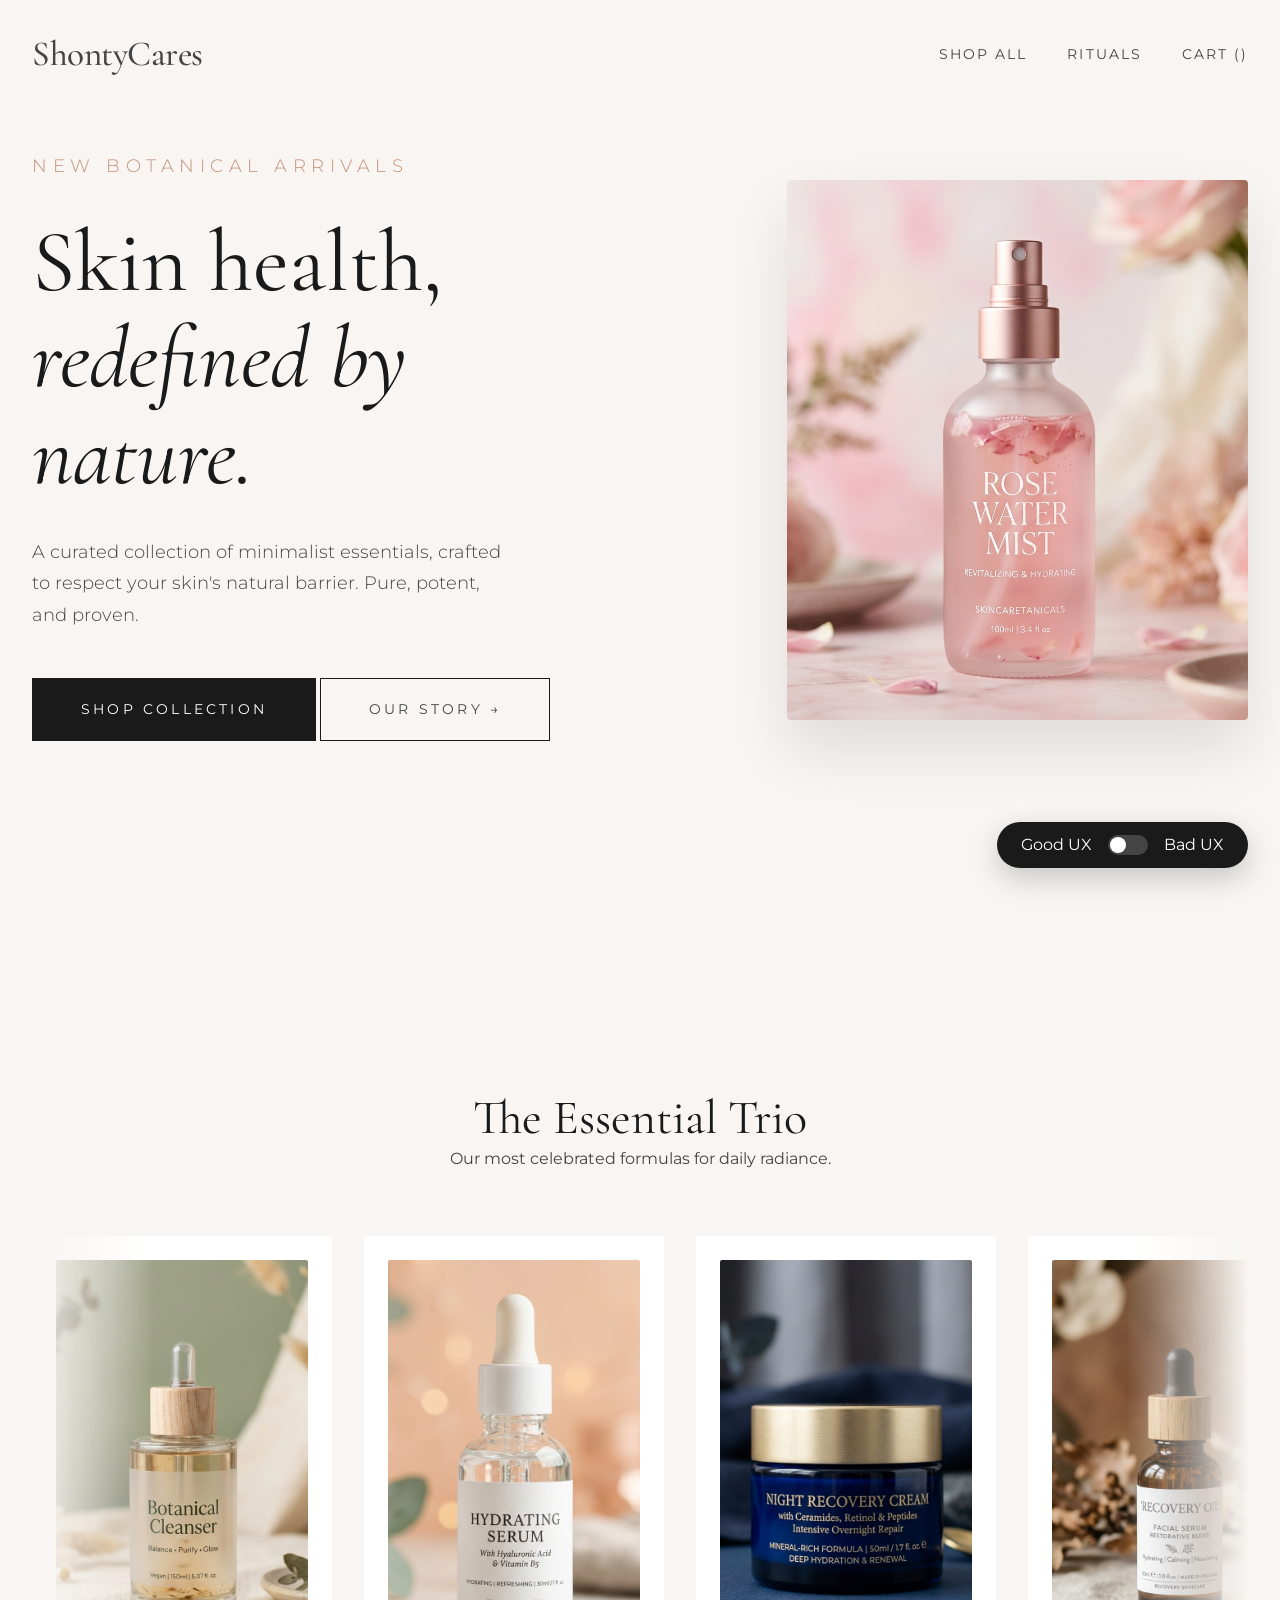
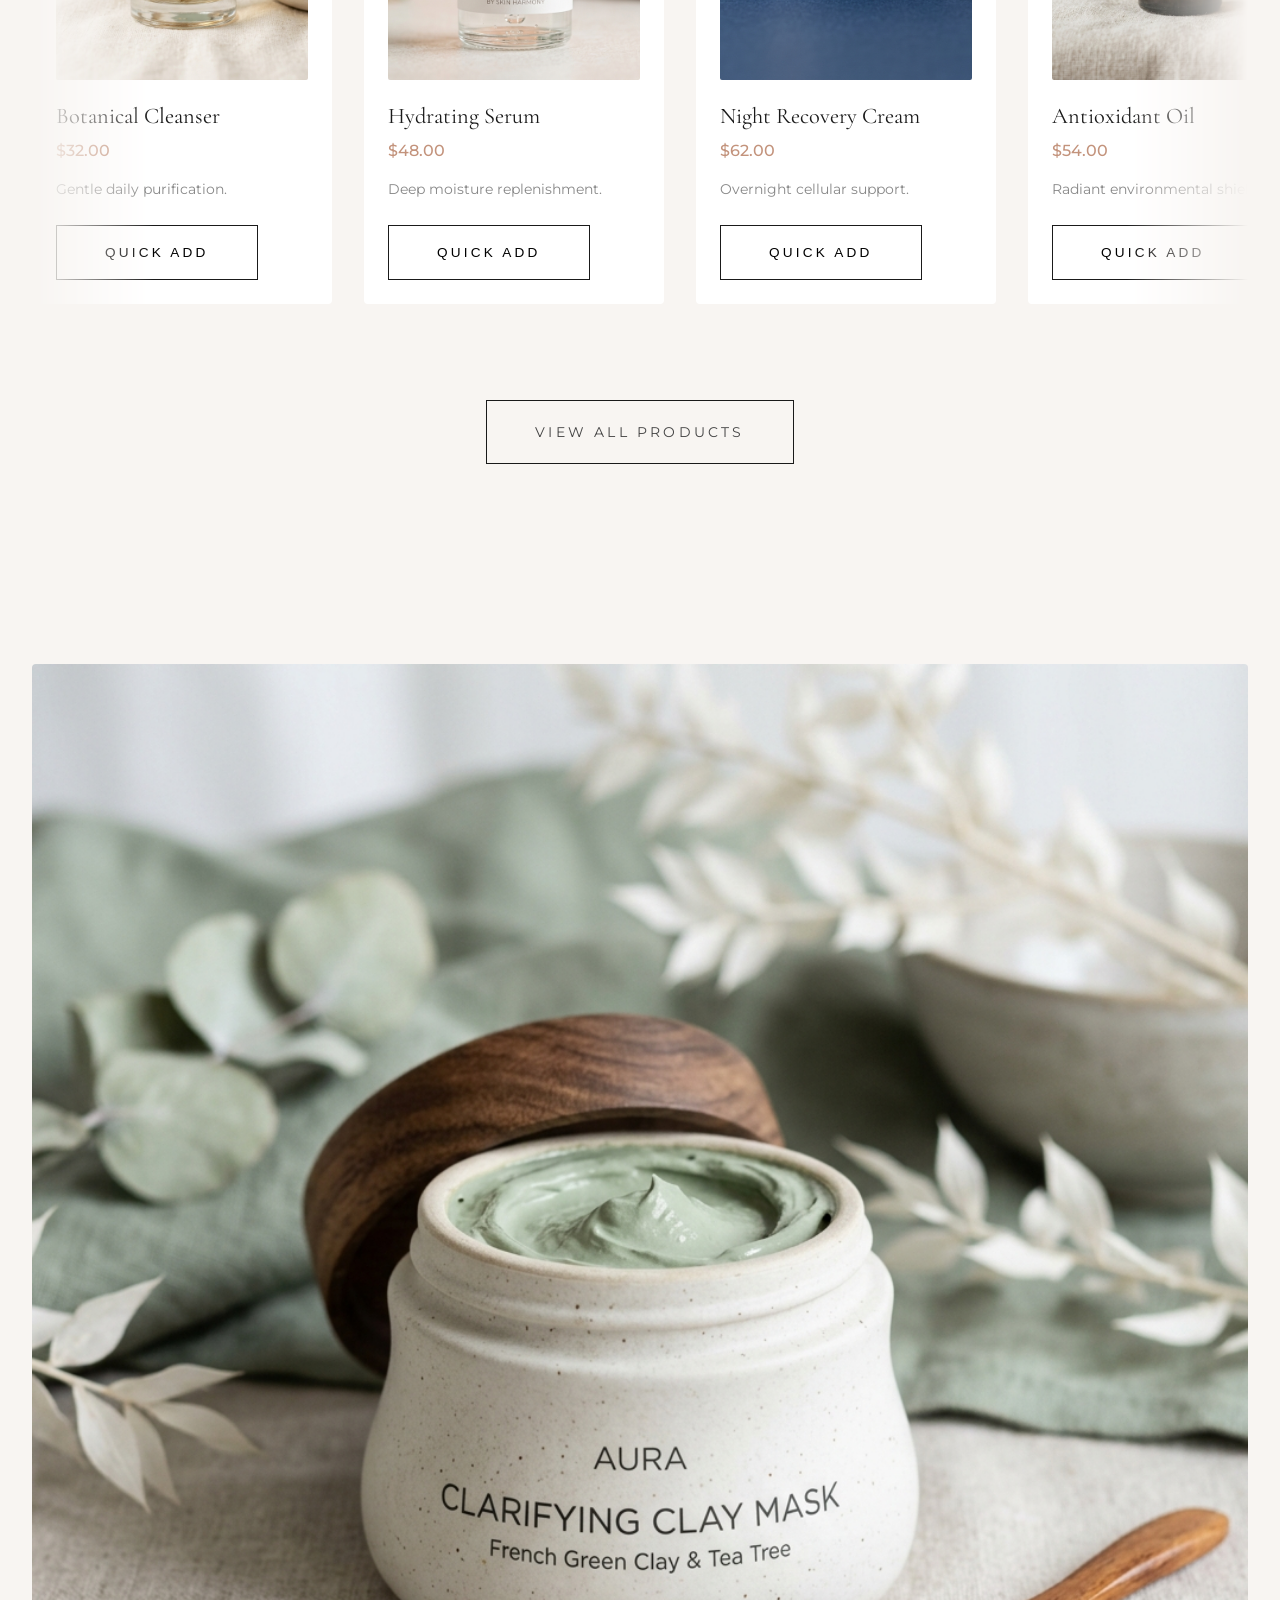
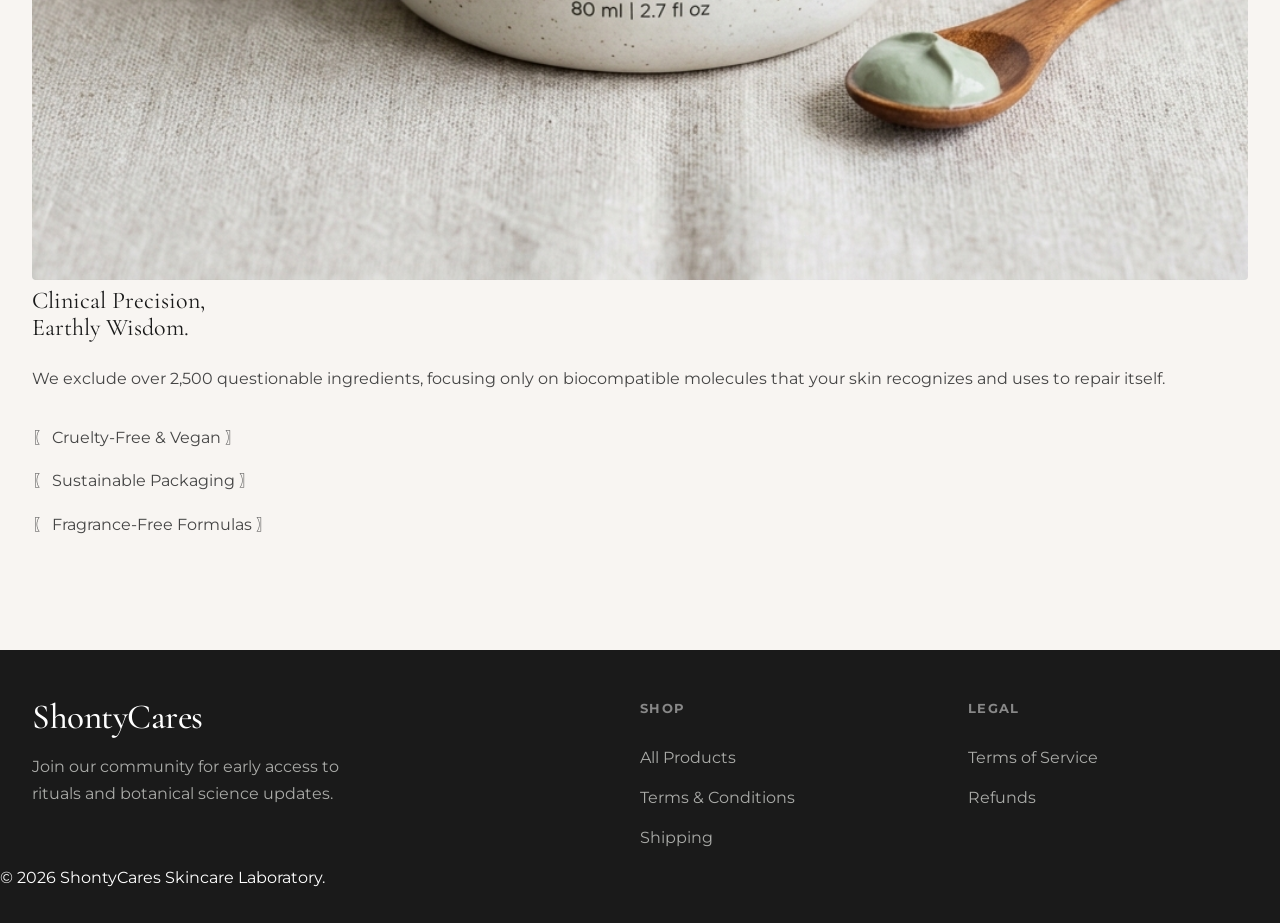
==== commit b1c9a916: "step 3" ====
--- a/index.html
+++ b/index.html
@@ -31,8 +31,8 @@
                 <h1>Skin health, <br><em>redefined by nature.</em></h1>
                 <p>A curated collection of minimalist essentials, crafted to respect your skin's natural barrier. Pure, potent, and proven.</p>
                 <div class="hero-actions">
-                    <a href="shop.html" class="btn btn-primary">Shop the Collection</a>
-                    <a href="#featured" class="btn" style="border: none; padding-left: 1rem; letter-spacing: 0.1em;">Our Story &rarr;</a>
+                    <a href="shop.html" class="btn btn-primary">Shop Collection</a>
+                    <a href="#rituals" class="btn btn-text">Our Story &rarr;</a>
                 </div>
             </div>
             <div class="hero-image-wrapper" data-reveal>
--- a/css/style.css
+++ b/css/style.css
@@ -266,6 +266,10 @@
     overflow: hidden;
     width: 100%;
     padding: 2rem 0;
+    position: relative;
+    /* Soft edge masking for premium feel */
+    -webkit-mask-image: linear-gradient(to right, transparent, black 10%, black 90%, transparent);
+    mask-image: linear-gradient(to right, transparent, black 10%, black 90%, transparent);
 }
 
 .carousel-track {
@@ -455,13 +459,43 @@
     color: var(--clr-white);
 }
 
-.site-footer-bottom {
-    margin-top: 4rem;
-    padding-top: 2rem;
-    border-top: 1px solid rgba(255,255,255,0.1);
+/* Standardized Sub-page Header */
+.page-hero {
+    padding: 12rem 0 4rem;
     text-align: center;
-    color: #666;
-    font-size: 0.8rem;
+    background: var(--clr-secondary);
+}
+
+.page-hero .container {
+    max-width: 800px;
+}
+
+.page-hero h1 {
+    font-size: var(--fs-h2);
+    margin-bottom: 1.5rem;
+}
+
+.page-hero p {
+    color: #888;
+    line-height: 1.8;
+}
+
+/* Policy/Legal Layout */
+.policy-content {
+    max-width: 800px;
+    margin: 0 auto;
+    padding-bottom: var(--gap-xl);
+}
+
+.policy-content h2 {
+    margin: 3rem 0 1.5rem;
+    font-size: 1.4rem;
+    color: var(--clr-dark);
+}
+
+.policy-content p {
+    margin-bottom: 1.5rem;
+    color: var(--clr-text);
 }
 
 /* Responsive */
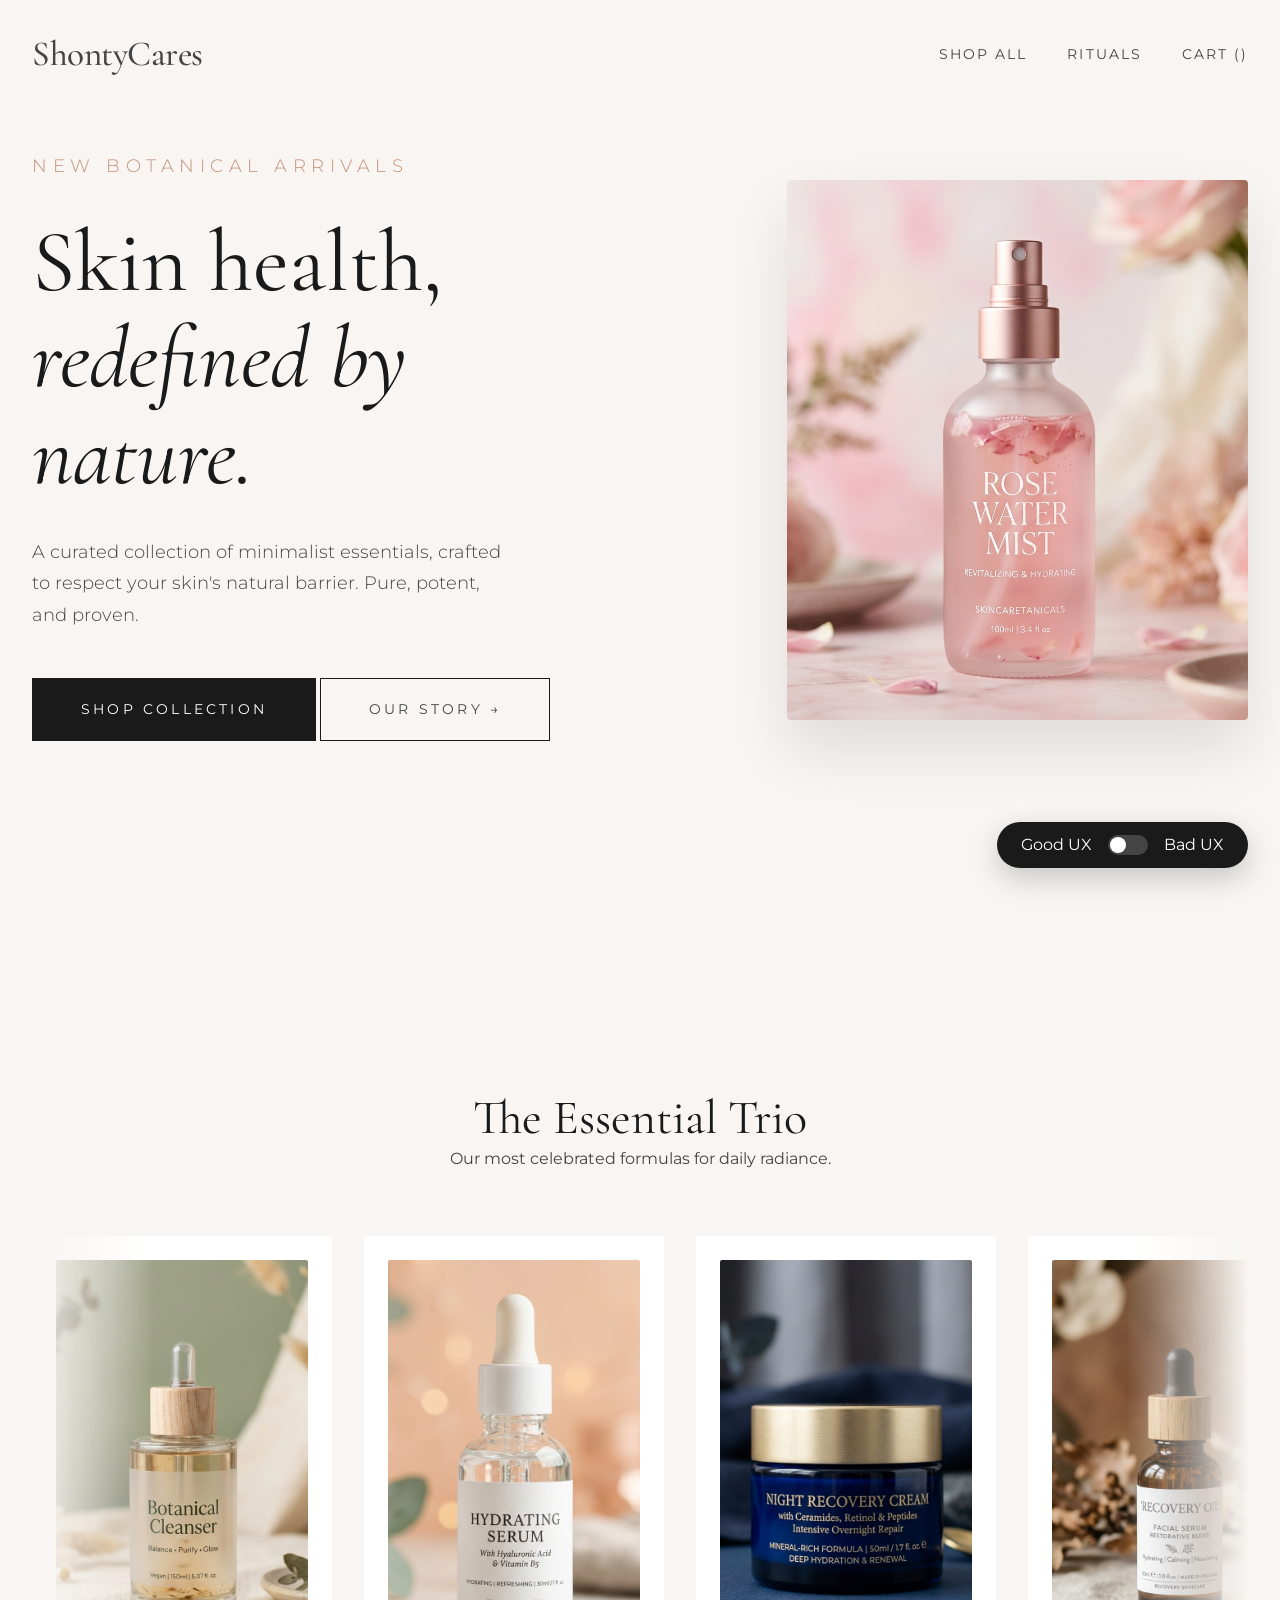
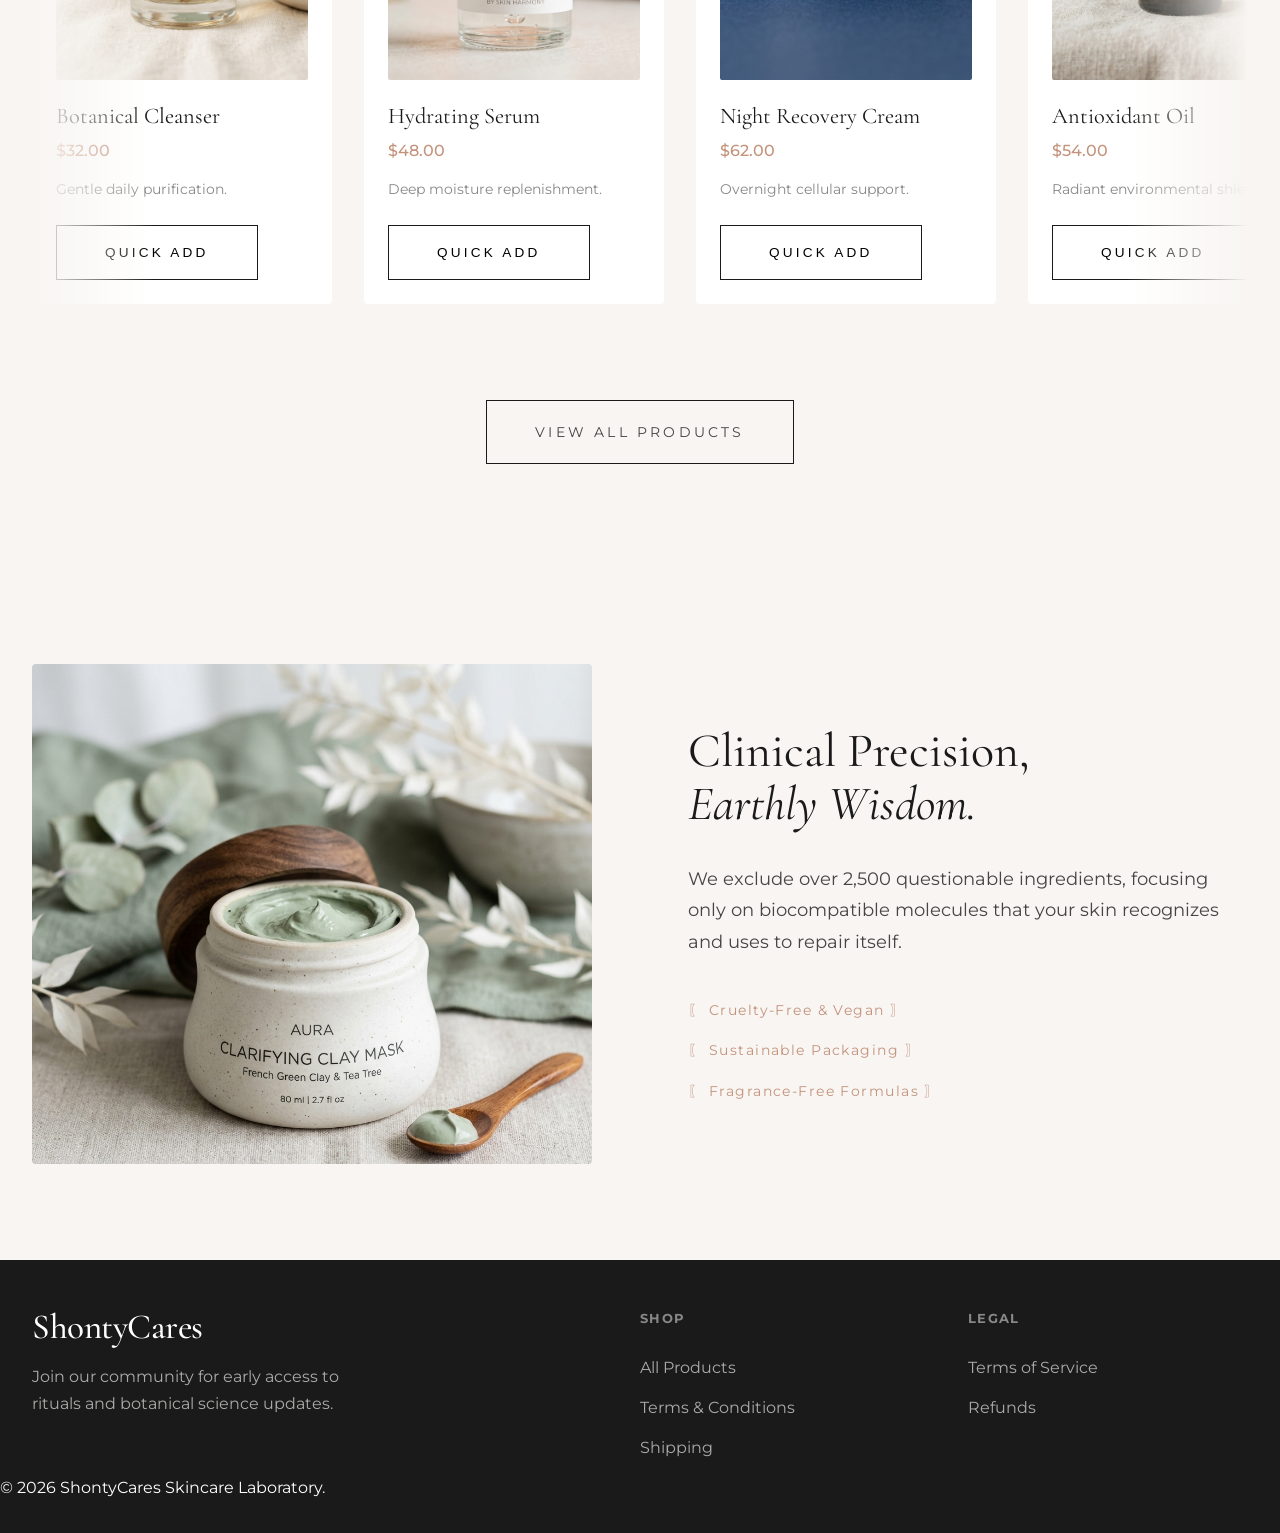
==== commit 99cba9d4: "completed" ====
--- a/index.html
+++ b/index.html
@@ -62,15 +62,17 @@
 
     <!-- Brand Philosophy -->
     <section class="section-padding" style="background: var(--clr-secondary);">
-        <div class="container grid" style="grid-template-columns: 450px 1fr; align-items: center; gap: 4rem;">
-            <img src="assets/products/clay-mask.png" alt="Ingredients" style="width: 100%; border-radius: 4px;" data-reveal>
+        <div class="container philosophy-grid">
+            <div class="philosophy-img-wrapper" data-reveal>
+                <img src="assets/products/clay-mask.png" alt="Ingredients" class="philosophy-img">
+            </div>
             <div data-reveal>
-                <h2 style="margin-bottom: 1.5rem;">Clinical Precision, <br>Earthly Wisdom.</h2>
-                <p style="margin-bottom: 2rem;">We exclude over 2,500 questionable ingredients, focusing only on biocompatible molecules that your skin recognizes and uses to repair itself.</p>
-                <ul style="list-style: none;">
-                    <li style="margin-bottom: 1rem;">&#12310; Cruelty-Free & Vegan &#12311;</li>
-                    <li style="margin-bottom: 1rem;">&#12310; Sustainable Packaging &#12311;</li>
-                    <li style="margin-bottom: 1rem;">&#12310; Fragrance-Free Formulas &#12311;</li>
+                <h2 style="margin-bottom: 2rem; font-size: var(--fs-h2);">Clinical Precision, <br><em>Earthly Wisdom.</em></h2>
+                <p style="margin-bottom: 2.5rem; font-size: 1.1rem; line-height: 1.8;">We exclude over 2,500 questionable ingredients, focusing only on biocompatible molecules that your skin recognizes and uses to repair itself.</p>
+                <ul style="list-style: none; display: flex; flex-direction: column; gap: 1rem; font-size: 0.9rem; letter-spacing: 0.1em; color: var(--clr-accent);">
+                    <li>&#12310; Cruelty-Free & Vegan &#12311;</li>
+                    <li>&#12310; Sustainable Packaging &#12311;</li>
+                    <li>&#12310; Fragrance-Free Formulas &#12311;</li>
                 </ul>
             </div>
         </div>
--- a/css/style.css
+++ b/css/style.css
@@ -498,7 +498,35 @@
     color: var(--clr-text);
 }
 
-/* Responsive */
+/* Philosophy Section specifics */
+.philosophy-grid {
+    display: grid;
+    grid-template-columns: 1fr 1fr;
+    align-items: center;
+    gap: 6rem;
+}
+
+.philosophy-img-wrapper {
+    position: relative;
+    max-height: 500px;
+    overflow: hidden;
+    border-radius: 4px;
+}
+
+.philosophy-img {
+    width: 100%;
+    height: 100%;
+    object-fit: cover;
+    /* Blend to hide faint background rectangles in baked assets */
+    mix-blend-mode: darken;
+}
+
+@media (max-width: 992px) {
+    .philosophy-grid { grid-template-columns: 1fr; text-align: center; gap: 3rem; }
+    .philosophy-img-wrapper { max-height: 400px; max-width: 500px; margin: 0 auto; }
+}
+
+/* Responsive fixes */
 @media (max-width: 992px) {
     .hero-v2 .container { grid-template-columns: 1fr; text-align: center; }
     .hero-image-wrapper { height: 40vh; justify-content: center; }
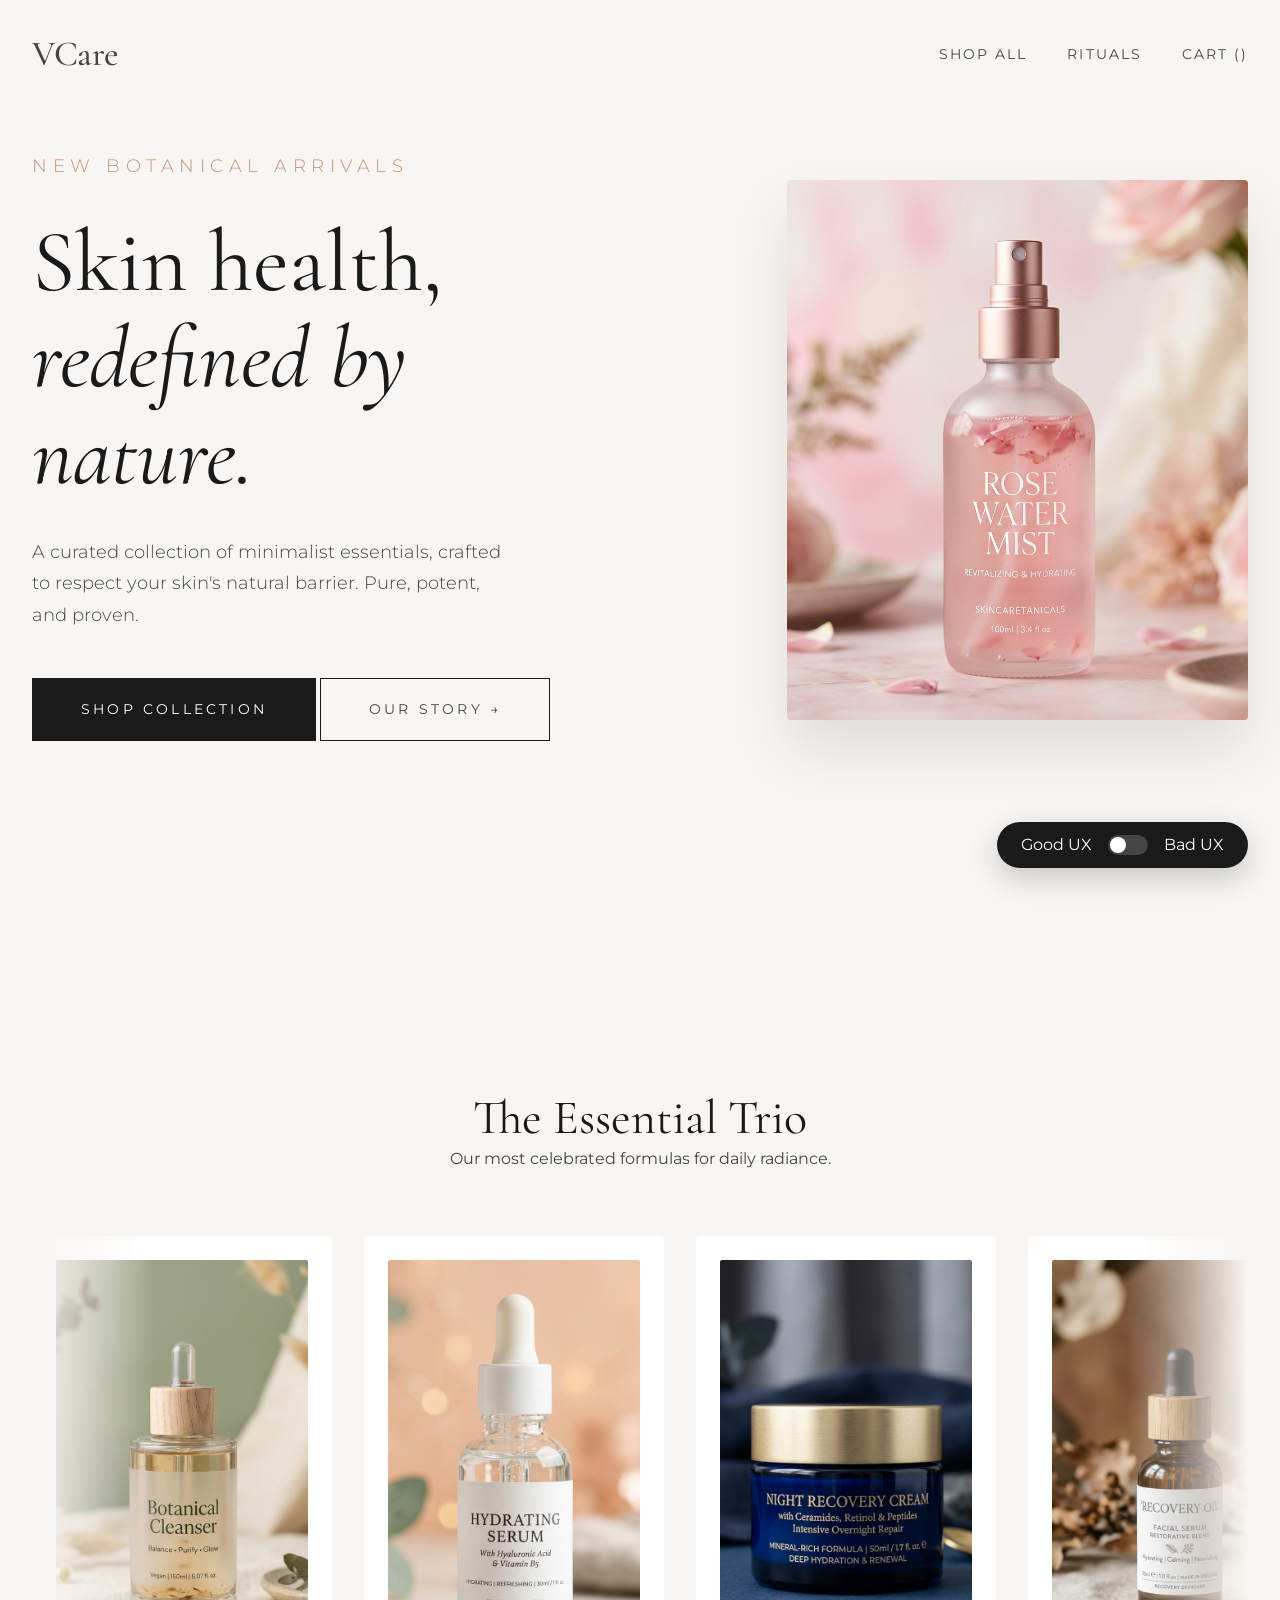
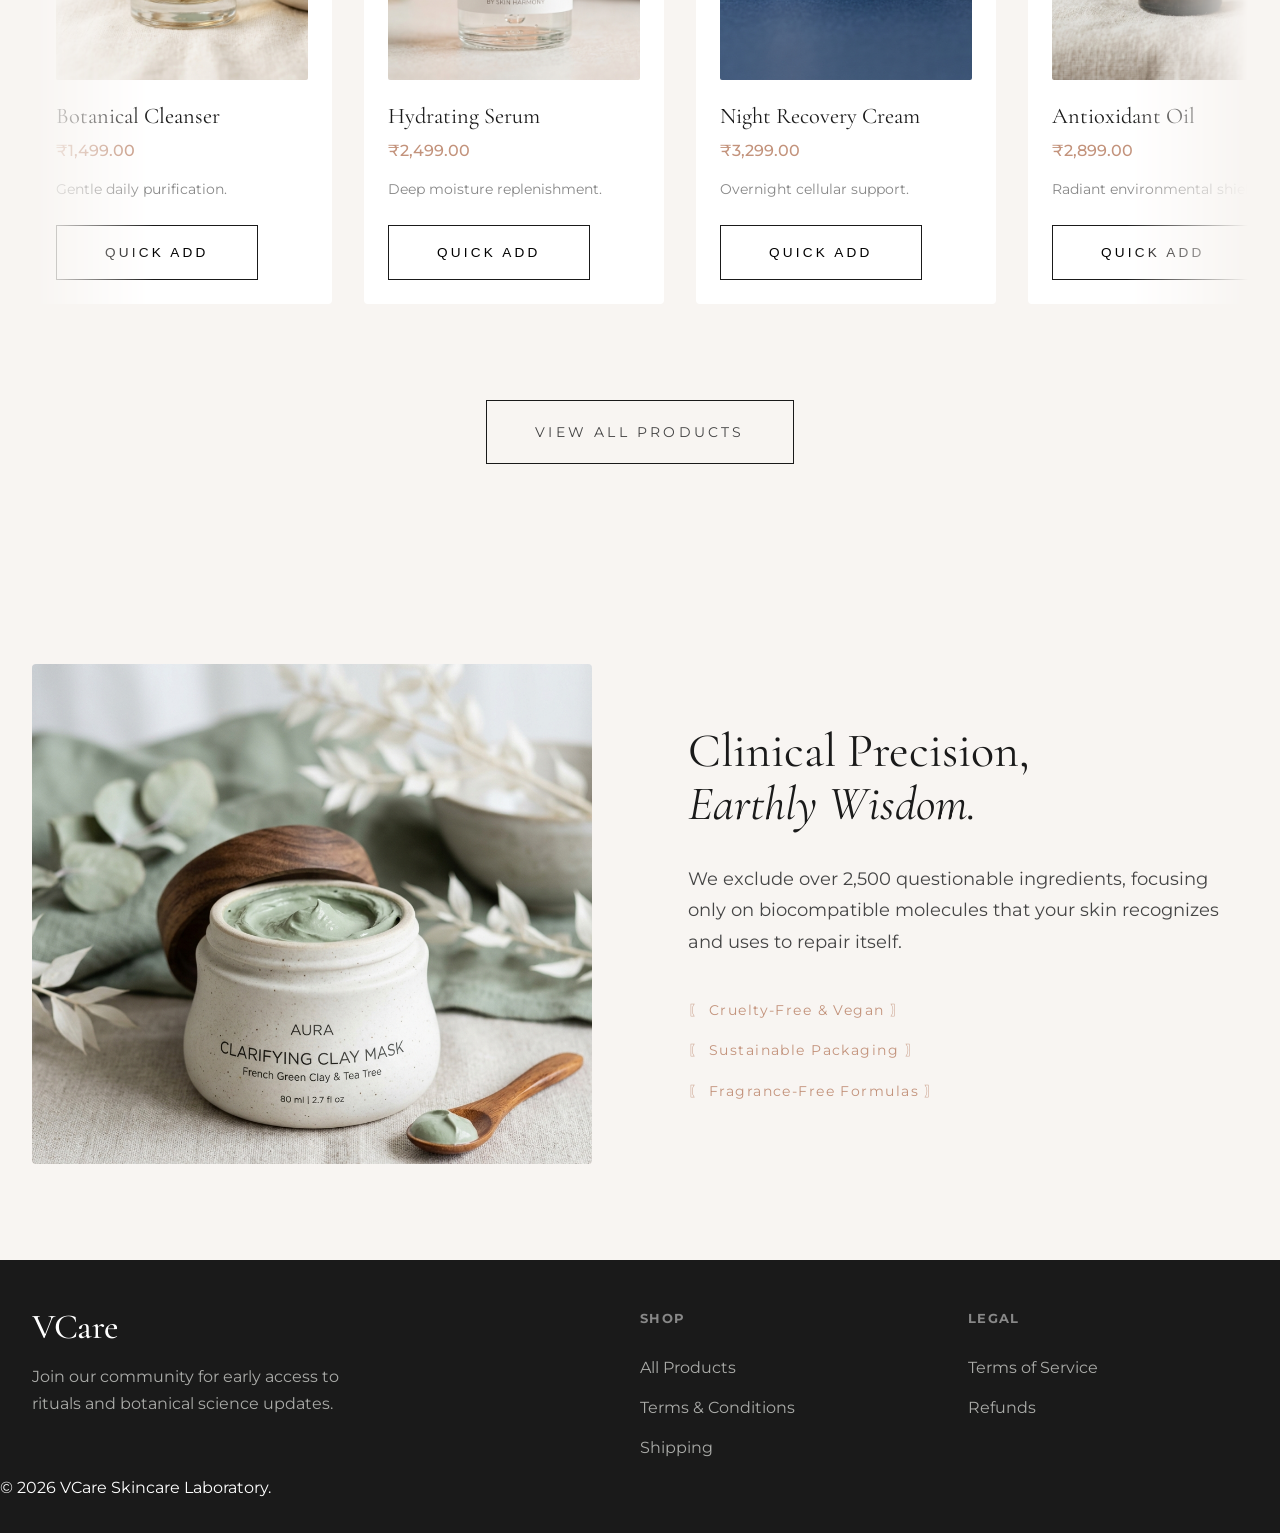
==== commit cd70222a: "changed name" ====
--- a/index.html
+++ b/index.html
@@ -3,8 +3,8 @@
 <head>
     <meta charset="UTF-8">
     <meta name="viewport" content="width=device-width, initial-scale=1.0">
-    <title>ShontyCares | Premium Botanical Skincare</title>
-    <meta name="description" content="Discover ShontyCares. High-performance, clean skincare formulated with botanical wisdom and clinical precision.">
+    <title>VCare | Premium Botanical Skincare</title>
+    <meta name="description" content="Discover VCare. High-performance, clean skincare formulated with botanical wisdom and clinical precision.">
     <link rel="stylesheet" href="css/style.css">
     <link rel="stylesheet" href="css/bad-ux.css">
 </head>
@@ -13,7 +13,7 @@
     <!-- Premium Navigation -->
     <nav class="nav" id="main-nav">
         <div class="nav-container">
-            <a href="index.html" class="logo">ShontyCares</a>
+            <a href="index.html" class="logo">VCare</a>
             <ul class="nav-links">
                 <li><a href="shop.html" class="nav-link">Shop All</a></li>
                 <li><a href="index.html#rituals" class="nav-link">Rituals</a></li>
@@ -89,7 +89,7 @@
     <footer class="site-footer">
         <div class="container grid">
             <div>
-                <h3 class="logo">ShontyCares</h3>
+                <h3 class="logo">VCare</h3>
                 <p>Join our community for early access to rituals and botanical science updates.</p>
             </div>
             <div>
@@ -109,7 +109,7 @@
             </div>
         </div>
         <div class="site-footer-bottom">
-            &copy; 2026 ShontyCares Skincare Laboratory.
+            &copy; 2026 VCare Skincare Laboratory.
         </div>
     </footer>
 
--- a/css/bad-ux.css
+++ b/css/bad-ux.css
@@ -1,79 +1,110 @@
-/* Bad UX v2 - Frustratingly Readable */
+/* Bad UX Refinement - "Boringly Dated" Aesthetic */
 
 body.bad-ux {
-    font-family: "Impact", sans-serif !important;
-    background-color: #00ff00 !important; /* Toxic Green */
-    color: #ff00ff !important; /* Magenta text */
-    line-height: 0.9 !important;
-    letter-spacing: -2px !important; /* Too tight but readable */
+    font-family: "Times New Roman", Times, serif !important;
+    background-color: #E0E0E0 !important; /* Dull Corporate Grey */
+    color: #000080 !important; /* Navy Blue Text */
+    line-height: 1.1 !important;
+    letter-spacing: 0.5px !important; /* Slightly off-putting but readable */
 }
 
+/* Specific overrides for unappealing borders and visibility */
 body.bad-ux * {
     transition: none !important;
-    border: 3px solid red !important;
-    margin: 2px !important;
-    padding: 2px !important;
-    box-shadow: 20px 20px 0px rgba(0,0,0,0.5) !important;
+    border: 1px solid #000 !important;
+    border-radius: 0 !important;
+    box-shadow: 2px 2px 0px rgba(0,0,0,0.2) !important;
+}
+
+/* Force reveal invisible content in Bad UX mode */
+body.bad-ux [data-reveal] {
+    opacity: 1 !important;
+    transform: none !important;
+    visibility: visible !important;
 }
 
 body.bad-ux h1, body.bad-ux h2 {
-    font-family: "Comic Sans MS", cursive !important;
-    font-size: 50px !important;
-    text-transform: lowercase !important;
-    color: white !important;
-    background: black !important;
-    width: fit-content;
+    font-family: Arial, sans-serif !important;
+    font-size: 38px !important;
+    text-transform: none !important;
+    color: #800000 !important; /* Maroon headers */
+    background: transparent !important;
+    margin-bottom: 2rem !important;
 }
 
 body.bad-ux p {
-    font-size: 18px !important;
-    color: #ffff00 !important; /* Yellow on Green = Bad but readable */
+    font-size: 16px !important;
+    color: #444 !important;
 }
 
 body.bad-ux .nav {
     position: static !important;
-    background: blue !important;
-}
-
-body.bad-ux .nav-links {
-    display: block !important;
+    background: #C0C0C0 !important;
+    border-bottom: 3px double #FFF !important;
 }
 
 body.bad-ux .nav-link {
-    font-size: 25px !important;
-    color: white !important;
-    display: inline-block !important;
-    margin-right: 50px !important;
+    font-size: 18px !important;
+    color: #0000EE !important; /* Default link blue */
+    text-decoration: underline !important;
+    margin-right: 20px !important;
 }
 
 body.bad-ux .btn {
-    background: #ff8800 !important;
-    color: #0000ff !important;
-    font-size: 20px !important;
+    background: #DDD !important;
+    border: 2px outset #EEE !important;
+    color: #000 !important;
+    font-weight: normal !important;
+    border-radius: 4px !important;
+    padding: 0.5rem 1rem !important;
     cursor: help !important;
 }
 
 body.bad-ux .btn:hover {
-    transform: perspective(500px) rotateY(45deg) scale(0.5) !important; /* Makes it hard to click */
+    background: #EEE !important;
+    animation: jitter 0.1s infinite;
+}
+
+@keyframes jitter {
+    0% { transform: translate(0,0); }
+    50% { transform: translate(1px, -1px); }
+    100% { transform: translate(-1px, 1px); }
 }
 
 body.bad-ux .product-grid {
-    display: block !important; /* No grid, just a long list */
+    display: flex !important;
+    flex-direction: column !important;
+    gap: 2rem !important;
+    padding: 2rem !important;
 }
 
 body.bad-ux .product-card {
-    border-radius: 50% !important; /* Round cards, cuts off images */
-    overflow: hidden !important;
-    background: #ff00ff !important;
-    margin-bottom: 100px !important;
+    border: 1px solid #999 !important;
+    border-radius: 0 !important;
+    background: #FFF !important;
+    padding: 2rem !important;
+    display: flex !important;
+    align-items: center !important;
+    gap: 2rem !important;
 }
 
-/* Newsletter Popup - Peak Frustration */
+body.bad-ux .product-card a {
+    display: flex !important;
+    align-items: center !important;
+    gap: 2rem !important;
+}
+
+body.bad-ux .product-thumb {
+    width: 150px !important;
+    height: 150px !important;
+}
+
+/* Newsletter Popup Refined */
 body.bad-ux .newsletter-popup {
     position: fixed;
     top: 0; left: 0;
     width: 100%; height: 100%;
-    background: rgba(255, 0, 0, 0.85); /* Semi-transparent red */
+    background: rgba(0, 0, 0, 0.6);
     z-index: 99999;
     display: flex;
     align-items: center;
@@ -81,27 +112,27 @@
 }
 
 body.bad-ux .popup-box {
-    background: white;
-    padding: 5rem;
+    background: #ffffcc; /* Sticky-note yellow */
+    padding: 3rem;
     position: relative;
-    border: 20px ridge yellow !important;
-    width: 90%;
+    border: 10px groove #999 !important;
+    width: 80%;
+    max-width: 600px;
     text-align: center;
 }
 
 body.bad-ux .close-popup {
     position: absolute;
-    top: 10px; right: 10px;
-    background: black;
-    color: white;
-    width: 20px; height: 20px;
-    font-size: 8px;
+    top: 5px; right: 5px;
+    background: #ccc;
+    color: #333;
+    width: 25px; height: 25px;
+    font-size: 10px;
     cursor: wait;
 }
 
 body.bad-ux .close-popup:hover {
-    top: 90%; /* Moves to bottom */
-    right: 90%; /* Moves to left */
+    transform: translate(10px, 10px); /* Subtle vibration/jump */
 }
 
 /* Bad Loader */
@@ -109,23 +140,19 @@
     position: fixed;
     top: 0; left: 0;
     width: 100%; height: 100%;
-    background: #000;
-    color: #0f0;
+    background: rgba(255, 255, 255, 0.9);
+    color: #000;
     z-index: 100000;
     display: flex;
     align-items: center;
     justify-content: center;
-    font-size: 30px;
-    font-family: monospace;
+    font-size: 24px;
     text-align: center;
-    padding: 2rem;
 }
 
 body.bad-ux .cart-count {
-    font-size: 100px !important; /* Way too huge */
-    position: absolute;
-    top: 0; left: 0;
+    font-size: 40px !important;
+    color: #FF0000 !important;
+    font-weight: bold !important;
     background: none !important;
-    color: red !important;
-    pointer-events: none;
 }
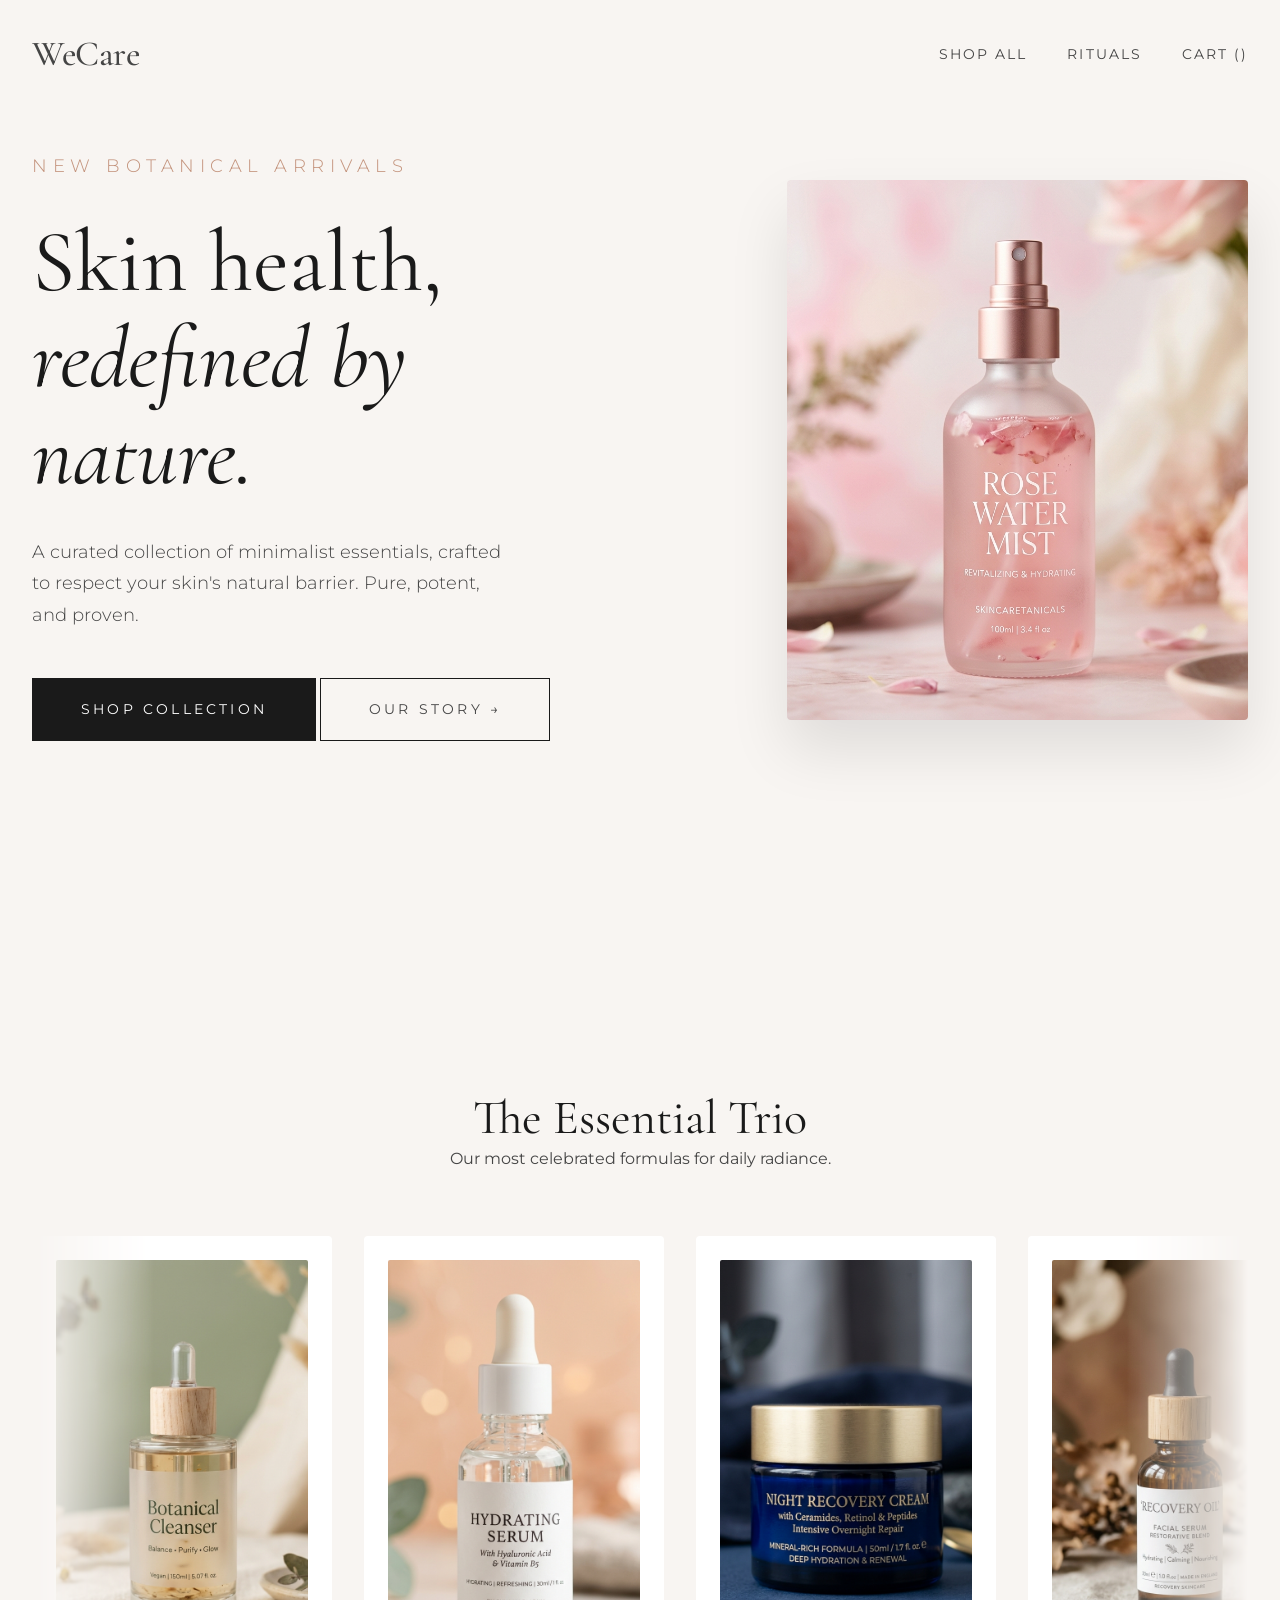
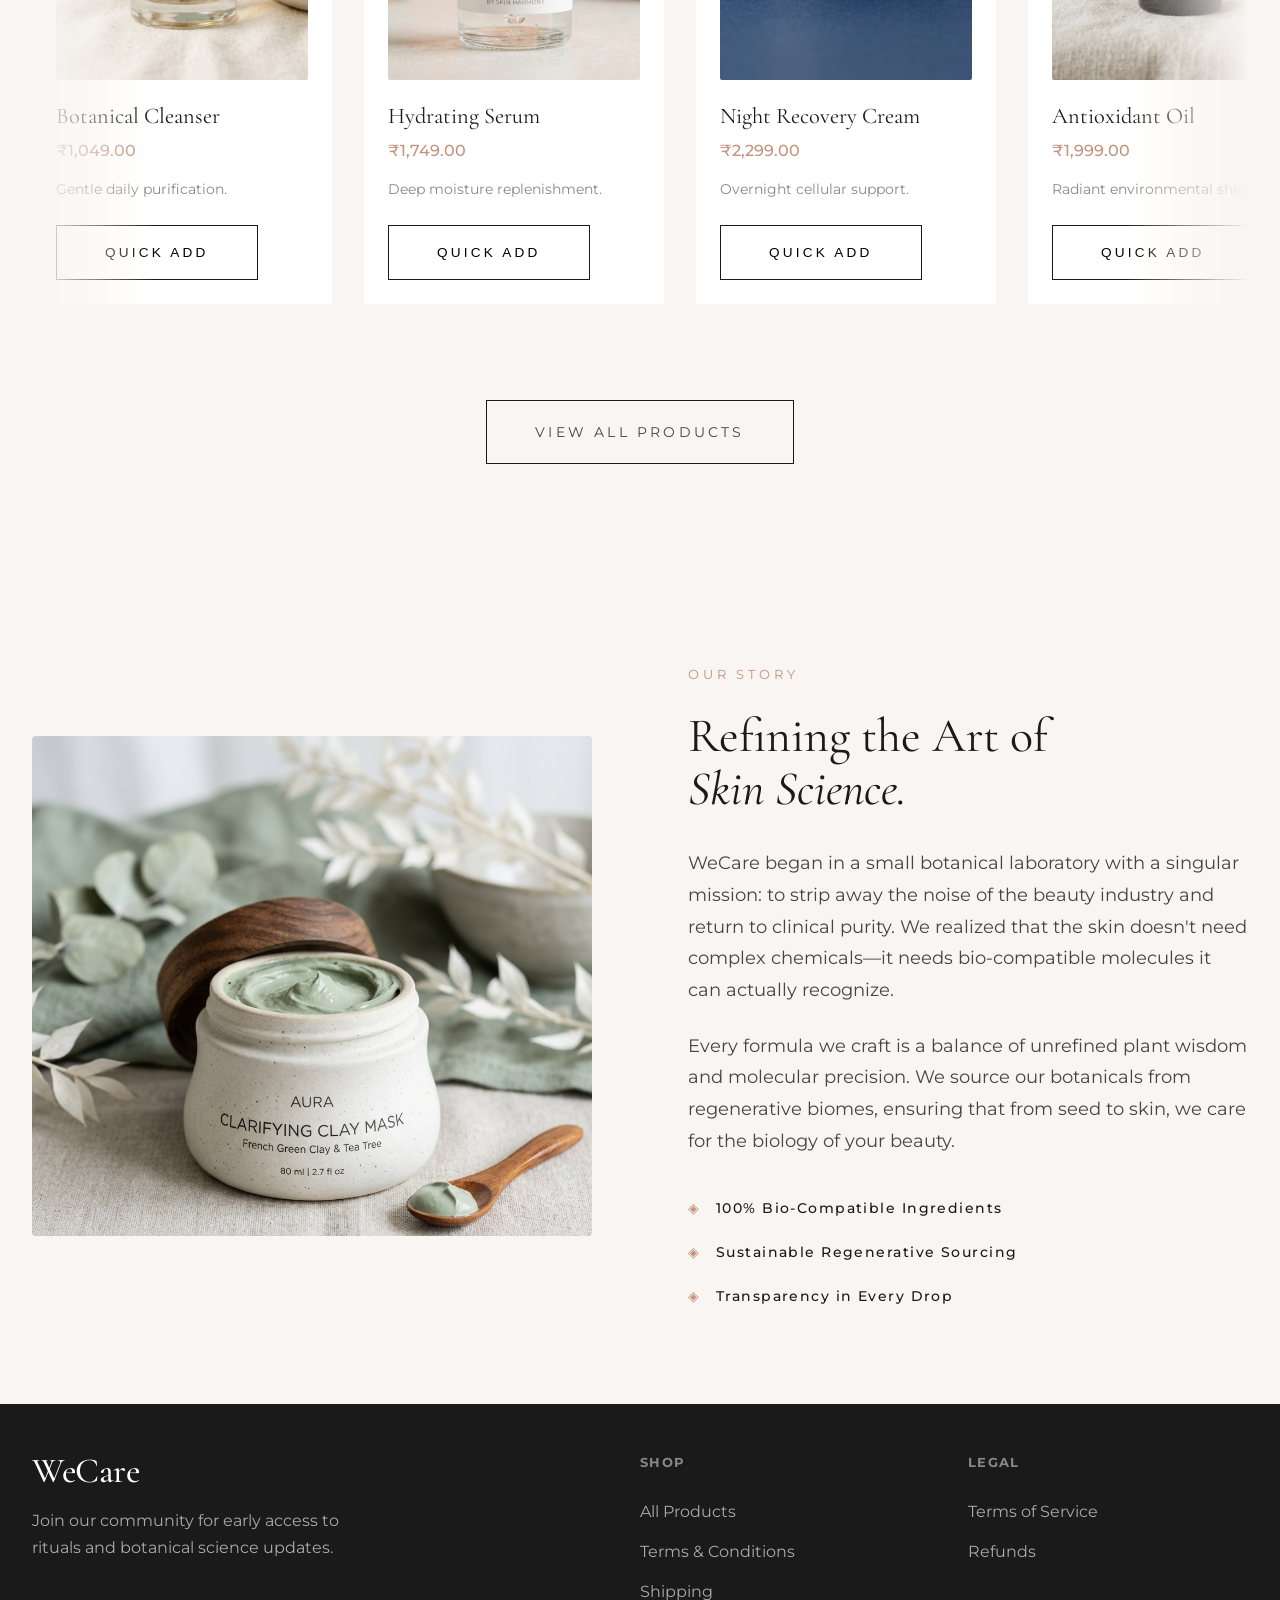
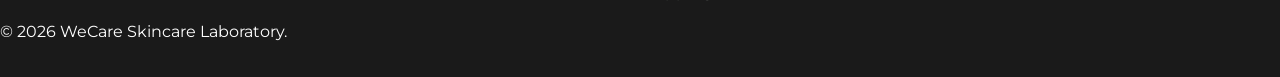
==== commit 07b945d6: "new updates" ====
--- a/index.html
+++ b/index.html
@@ -3,17 +3,16 @@
 <head>
     <meta charset="UTF-8">
     <meta name="viewport" content="width=device-width, initial-scale=1.0">
-    <title>VCare | Premium Botanical Skincare</title>
-    <meta name="description" content="Discover VCare. High-performance, clean skincare formulated with botanical wisdom and clinical precision.">
+    <title>WeCare | Premium Botanical Skincare</title>
+    <meta name="description" content="Discover WeCare. High-performance, clean skincare formulated with botanical wisdom and clinical precision.">
     <link rel="stylesheet" href="css/style.css">
-    <link rel="stylesheet" href="css/bad-ux.css">
 </head>
 <body>
 
     <!-- Premium Navigation -->
     <nav class="nav" id="main-nav">
         <div class="nav-container">
-            <a href="index.html" class="logo">VCare</a>
+            <a href="index.html" class="logo">WeCare</a>
             <ul class="nav-links">
                 <li><a href="shop.html" class="nav-link">Shop All</a></li>
                 <li><a href="index.html#rituals" class="nav-link">Rituals</a></li>
@@ -60,36 +59,33 @@
         </div>
     </section>
 
-    <!-- Brand Philosophy -->
-    <section class="section-padding" style="background: var(--clr-secondary);">
+    <!-- Our Story -->
+    <section class="section-padding" id="story" style="background: var(--clr-secondary);">
         <div class="container philosophy-grid">
             <div class="philosophy-img-wrapper" data-reveal>
-                <img src="assets/products/clay-mask.png" alt="Ingredients" class="philosophy-img">
+                <img src="assets/products/clay-mask.png" alt="Our Botanical Story" class="philosophy-img">
             </div>
             <div data-reveal>
-                <h2 style="margin-bottom: 2rem; font-size: var(--fs-h2);">Clinical Precision, <br><em>Earthly Wisdom.</em></h2>
-                <p style="margin-bottom: 2.5rem; font-size: 1.1rem; line-height: 1.8;">We exclude over 2,500 questionable ingredients, focusing only on biocompatible molecules that your skin recognizes and uses to repair itself.</p>
-                <ul style="list-style: none; display: flex; flex-direction: column; gap: 1rem; font-size: 0.9rem; letter-spacing: 0.1em; color: var(--clr-accent);">
-                    <li>&#12310; Cruelty-Free & Vegan &#12311;</li>
-                    <li>&#12310; Sustainable Packaging &#12311;</li>
-                    <li>&#12310; Fragrance-Free Formulas &#12311;</li>
+                <p style="text-transform: uppercase; letter-spacing: 0.3em; margin-bottom: 1.5rem; color: var(--clr-accent); font-size: 0.8rem;">Our Story</p>
+                <h2 style="margin-bottom: 2rem; font-size: var(--fs-h2);">Refining the Art of <br><em>Skin Science.</em></h2>
+                <p style="margin-bottom: 1.5rem; font-size: 1.1rem; line-height: 1.8;">WeCare began in a small botanical laboratory with a singular mission: to strip away the noise of the beauty industry and return to clinical purity. We realized that the skin doesn't need complex chemicals—it needs bio-compatible molecules it can actually recognize.</p>
+                <p style="margin-bottom: 2.5rem; font-size: 1.1rem; line-height: 1.8;">Every formula we craft is a balance of unrefined plant wisdom and molecular precision. We source our botanicals from regenerative biomes, ensuring that from seed to skin, we care for the biology of your beauty.</p>
+                <ul style="list-style: none; display: flex; flex-direction: column; gap: 1.2rem; font-size: 0.9rem; letter-spacing: 0.1em; color: var(--clr-dark); font-weight: 500;">
+                    <li><span style="color: var(--clr-accent); margin-right: 10px;">◈</span> 100% Bio-Compatible Ingredients</li>
+                    <li><span style="color: var(--clr-accent); margin-right: 10px;">◈</span> Sustainable Regenerative Sourcing</li>
+                    <li><span style="color: var(--clr-accent); margin-right: 10px;">◈</span> Transparency in Every Drop</li>
                 </ul>
             </div>
         </div>
     </section>
 
-    <!-- UX Toggle -->
-    <div class="ux-toggle">
-        <span class="toggle-label">Good UX</span>
-        <div class="toggle-switch"></div>
-        <span class="toggle-label">Bad UX</span>
-    </div>
+    <!-- WeCare Branding Applied -->
 
     <!-- Global Footer -->
     <footer class="site-footer">
         <div class="container grid">
             <div>
-                <h3 class="logo">VCare</h3>
+                <h3 class="logo">WeCare</h3>
                 <p>Join our community for early access to rituals and botanical science updates.</p>
             </div>
             <div>
@@ -109,7 +105,7 @@
             </div>
         </div>
         <div class="site-footer-bottom">
-            &copy; 2026 VCare Skincare Laboratory.
+            &copy; 2026 WeCare Skincare Laboratory.
         </div>
     </footer>
 
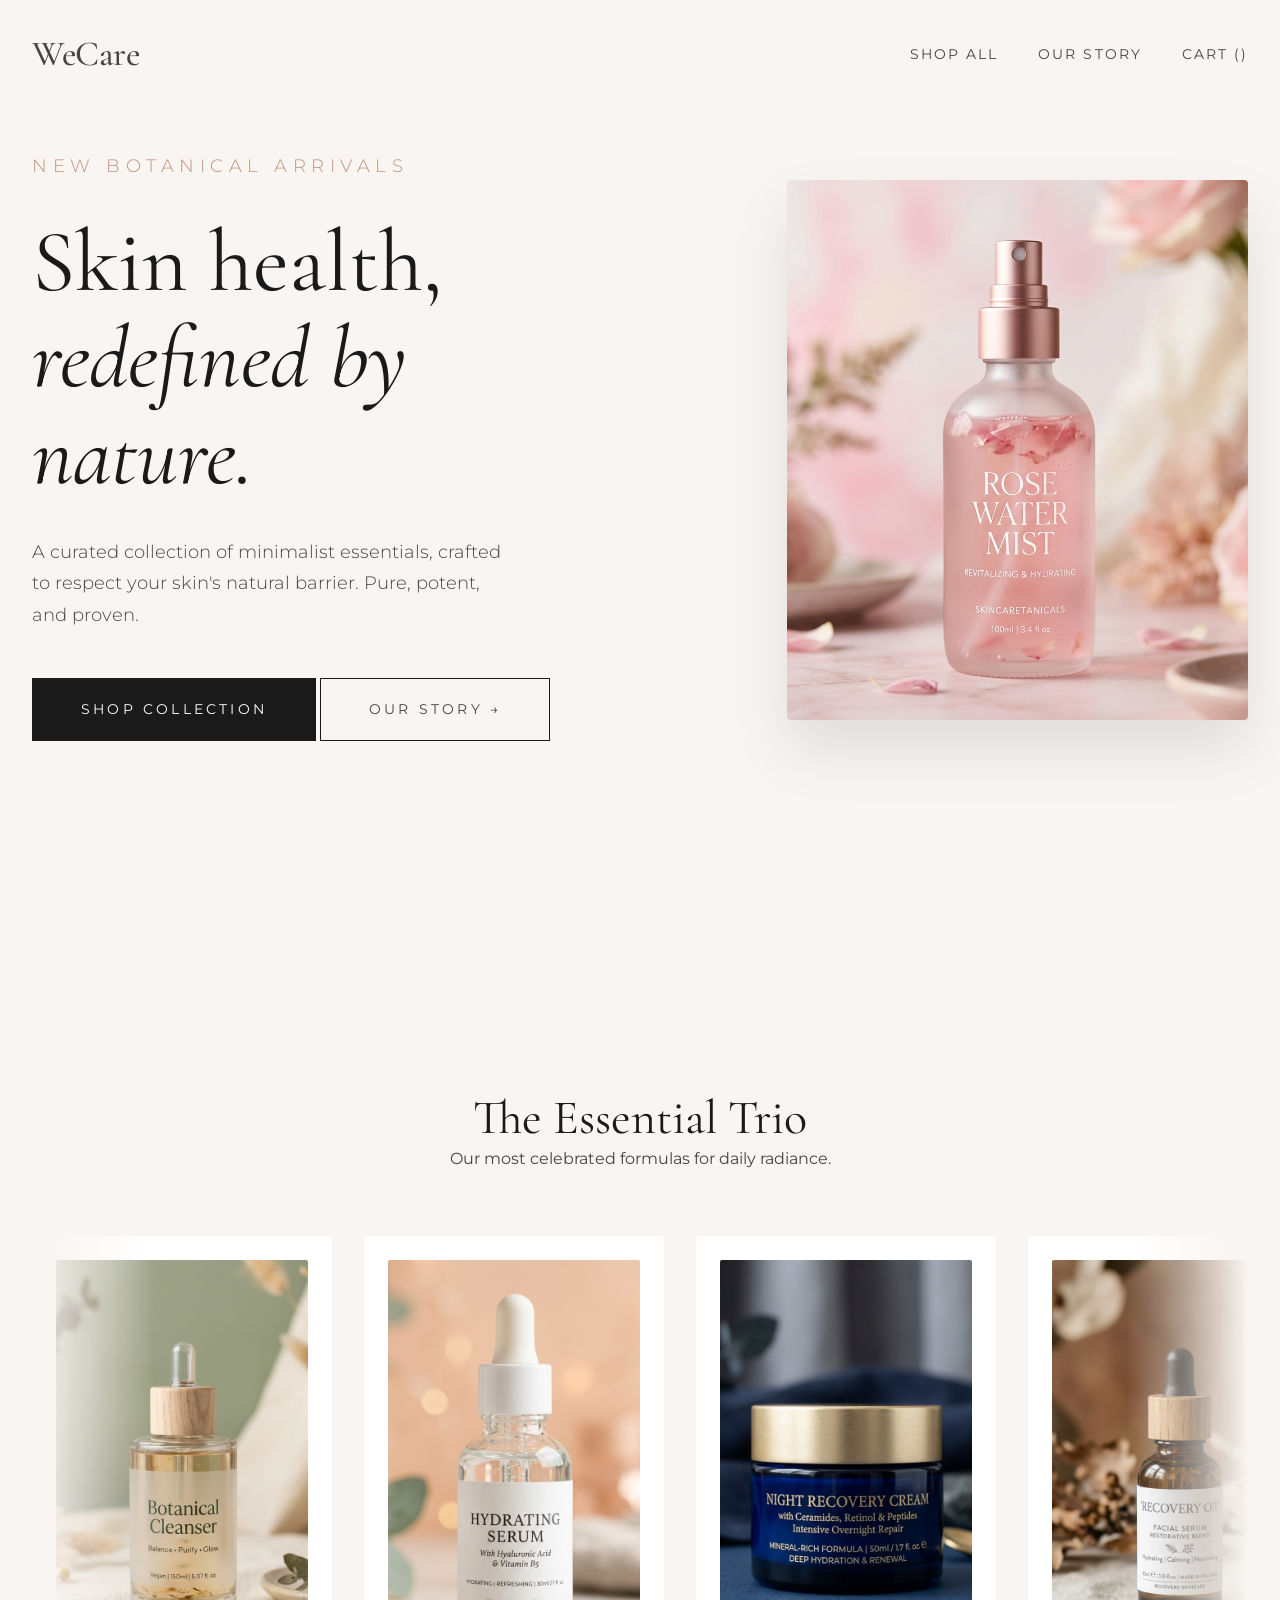
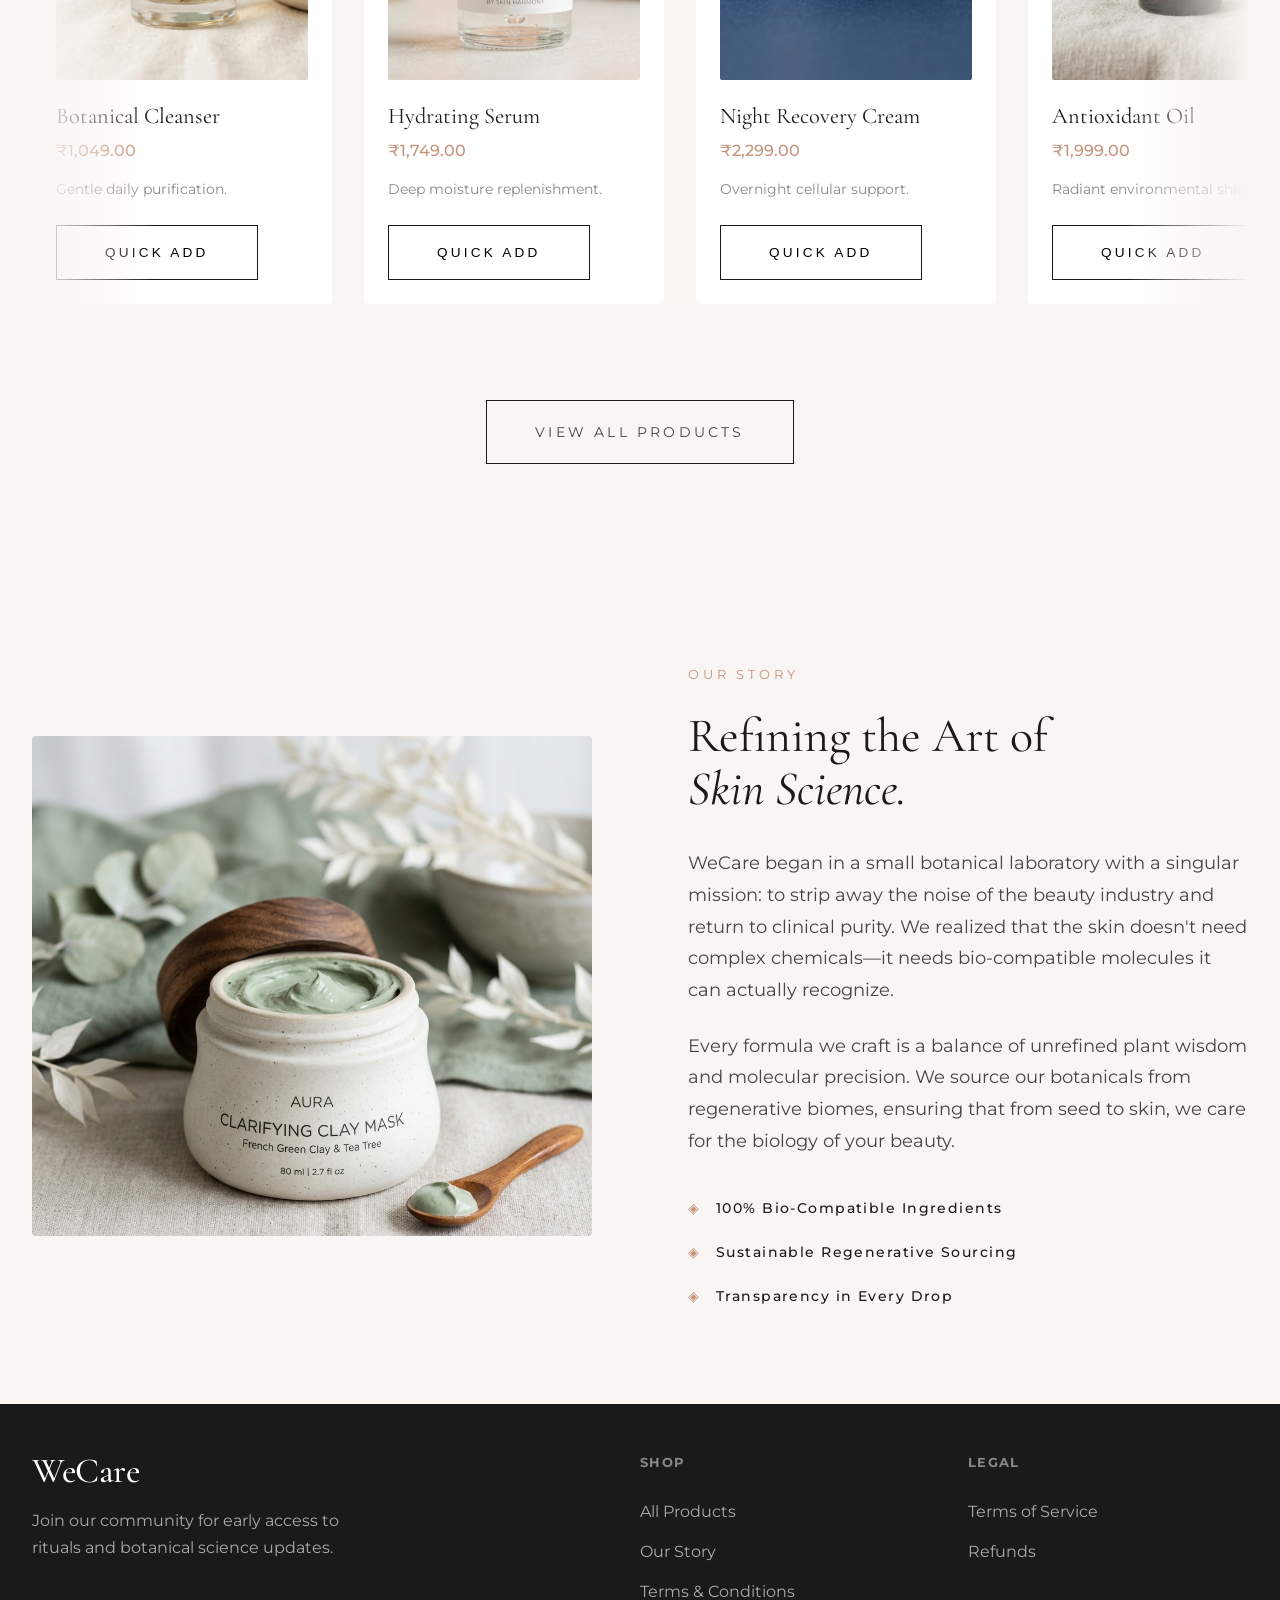
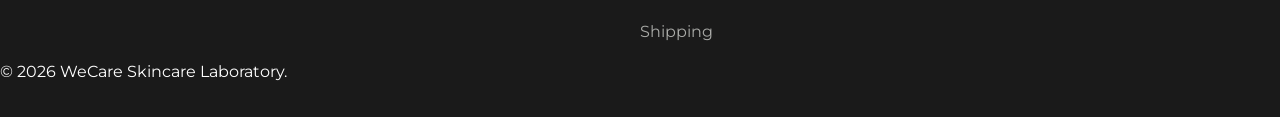
==== commit ab236a0d: "added my story" ====
--- a/index.html
+++ b/index.html
@@ -15,7 +15,7 @@
             <a href="index.html" class="logo">WeCare</a>
             <ul class="nav-links">
                 <li><a href="shop.html" class="nav-link">Shop All</a></li>
-                <li><a href="index.html#rituals" class="nav-link">Rituals</a></li>
+                <li><a href="index.html#story" class="nav-link">Our Story</a></li>
                 <li><a href="cart.html" class="nav-link">Cart (<span class="cart-count">0</span>)</a></li>
             </ul>
             <div class="mobile-toggle" style="display: none;">Menu</div>
@@ -31,7 +31,7 @@
                 <p>A curated collection of minimalist essentials, crafted to respect your skin's natural barrier. Pure, potent, and proven.</p>
                 <div class="hero-actions">
                     <a href="shop.html" class="btn btn-primary">Shop Collection</a>
-                    <a href="#rituals" class="btn btn-text">Our Story &rarr;</a>
+                    <a href="#story" class="btn btn-text">Our Story &rarr;</a>
                 </div>
             </div>
             <div class="hero-image-wrapper" data-reveal>
@@ -92,6 +92,7 @@
                 <h4>Shop</h4>
                 <ul>
                     <li><a href="shop.html">All Products</a></li>
+                    <li><a href="index.html#story">Our Story</a></li>
                     <li><a href="terms.html">Terms & Conditions</a></li>
                     <li><a href="shipping.html">Shipping</a></li>
                 </ul>
